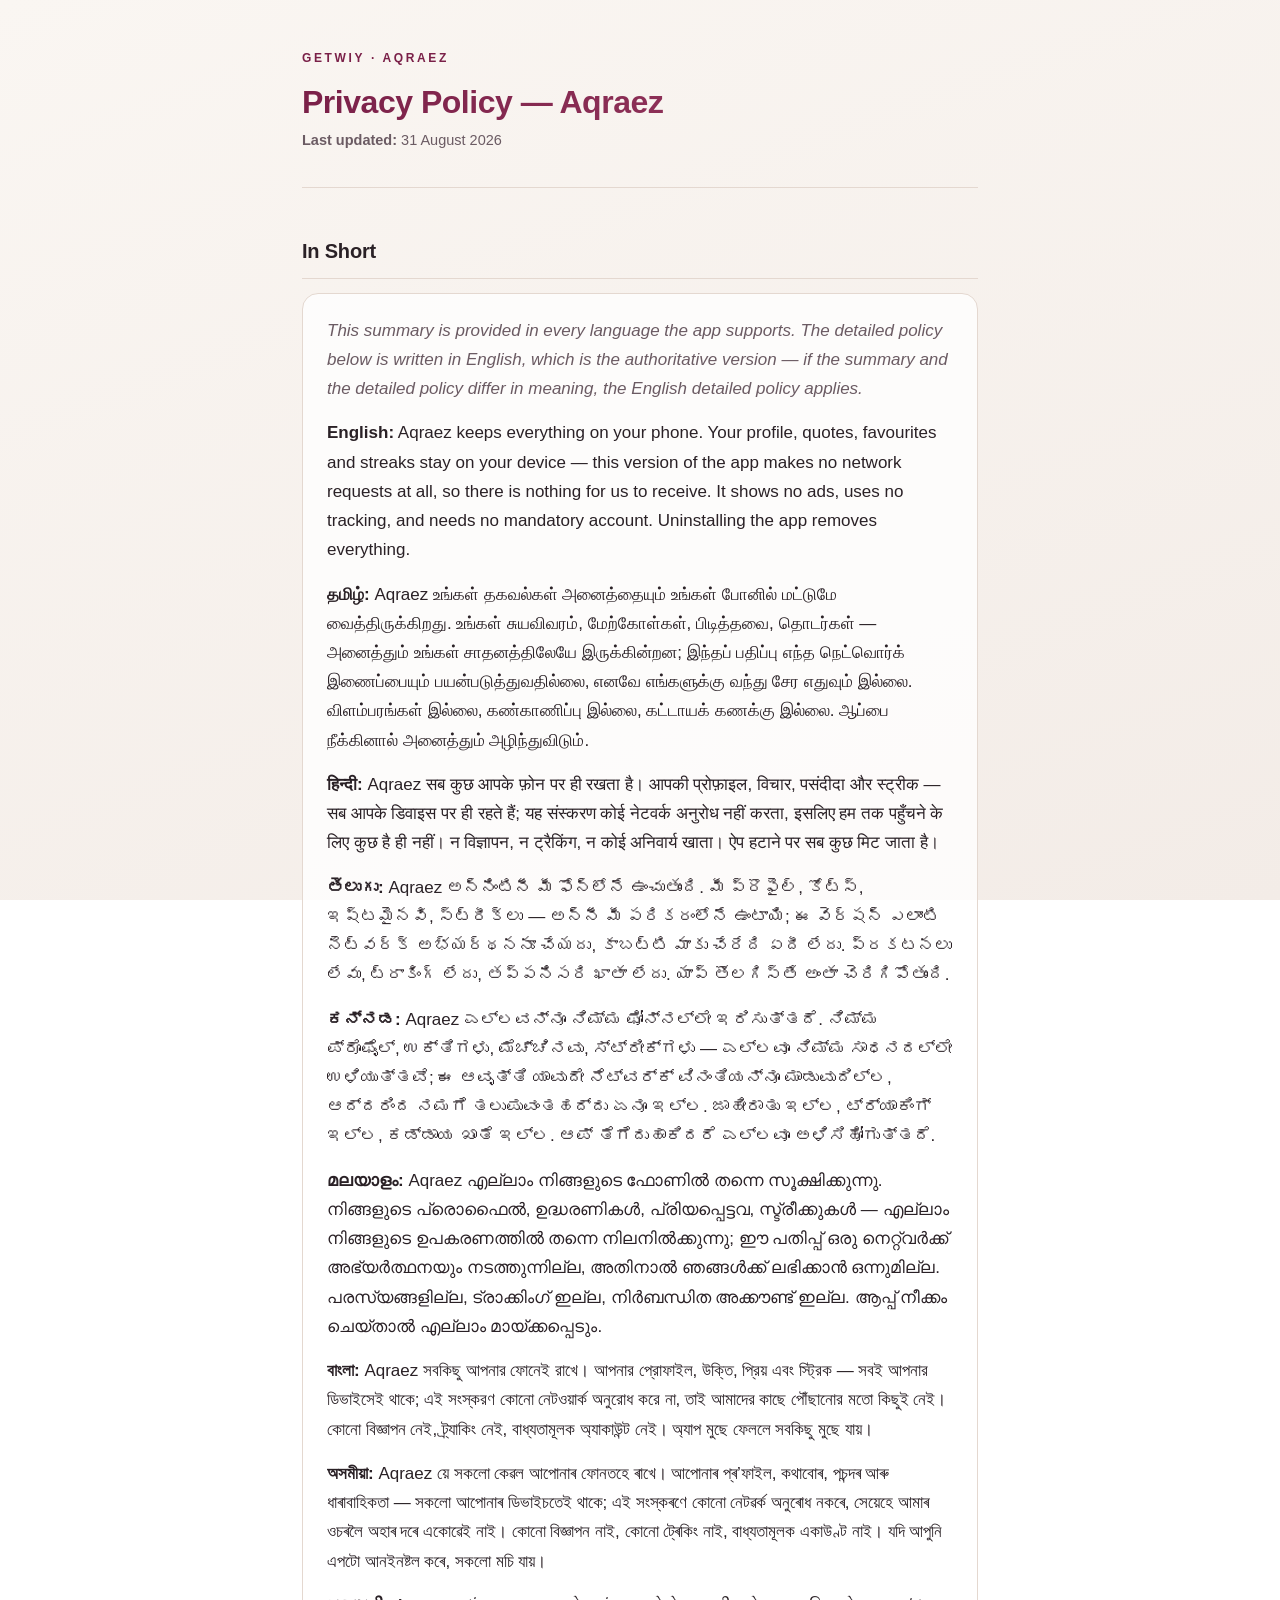
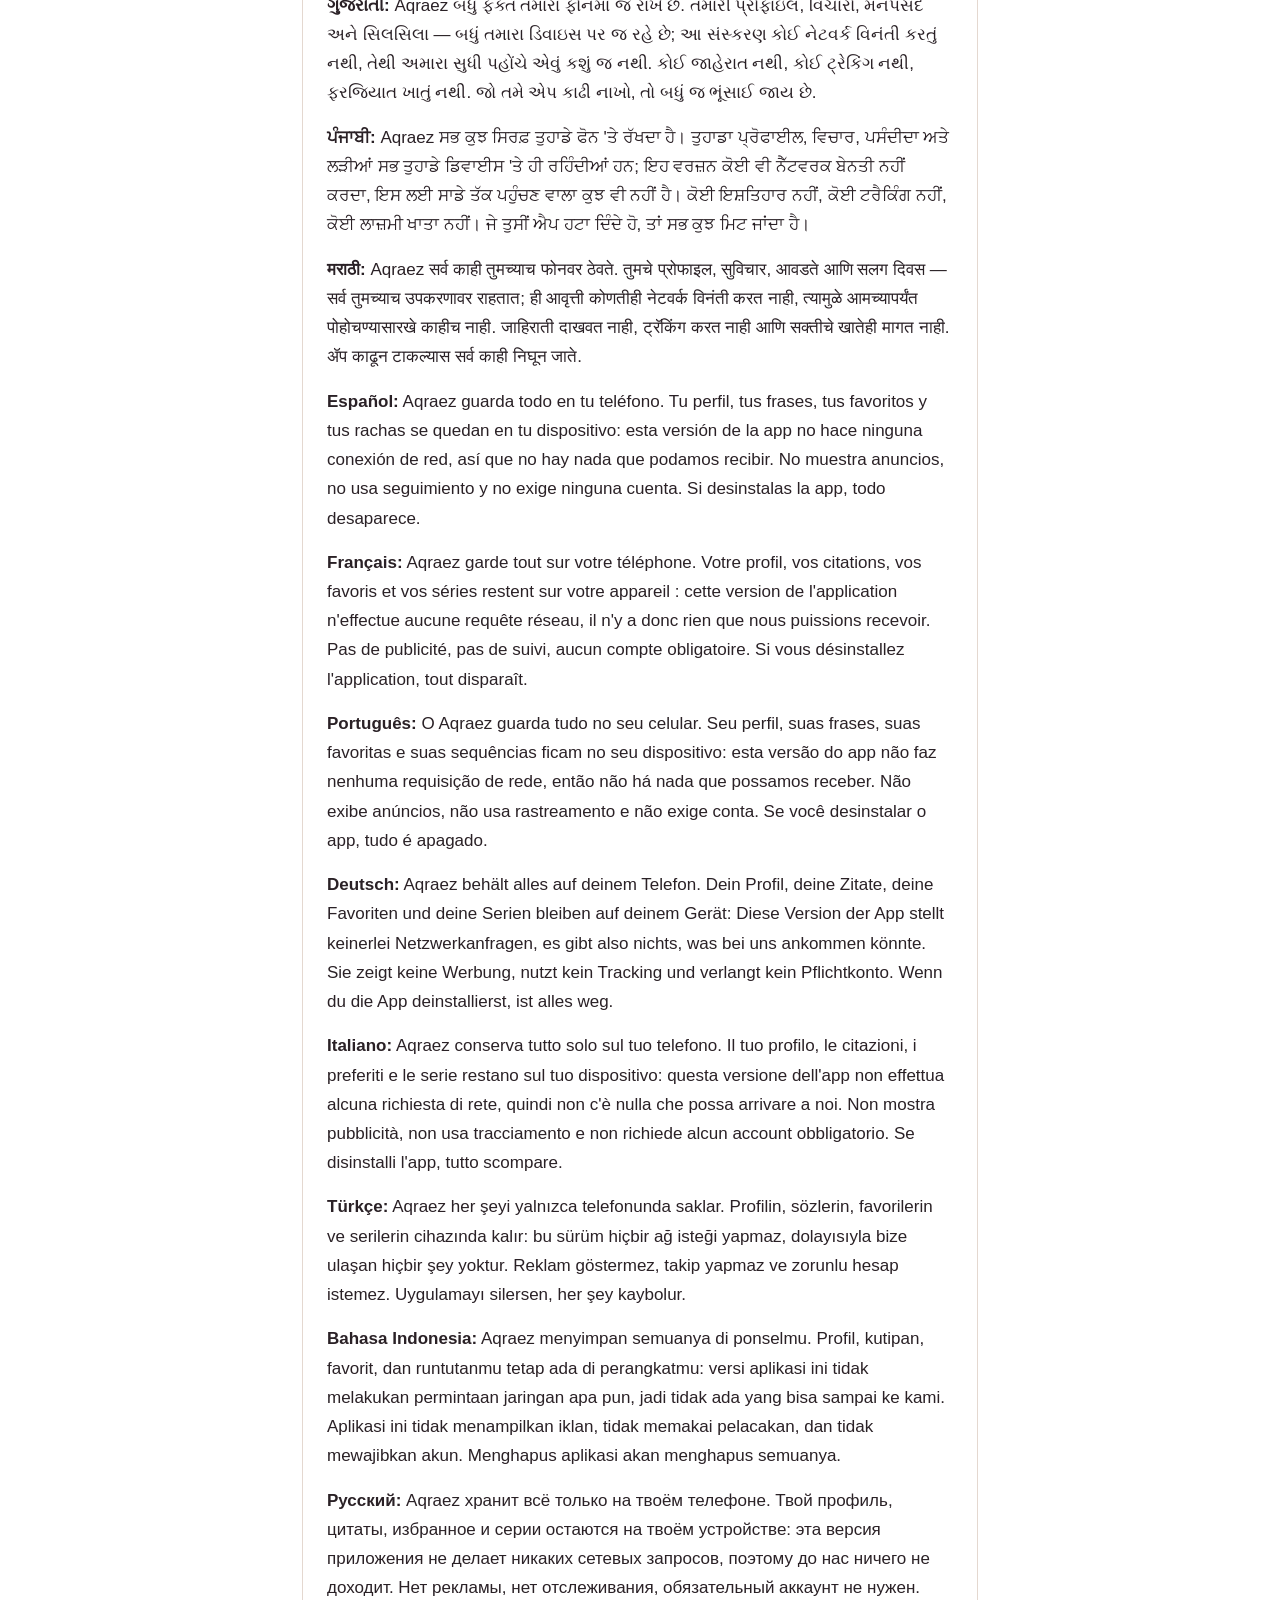
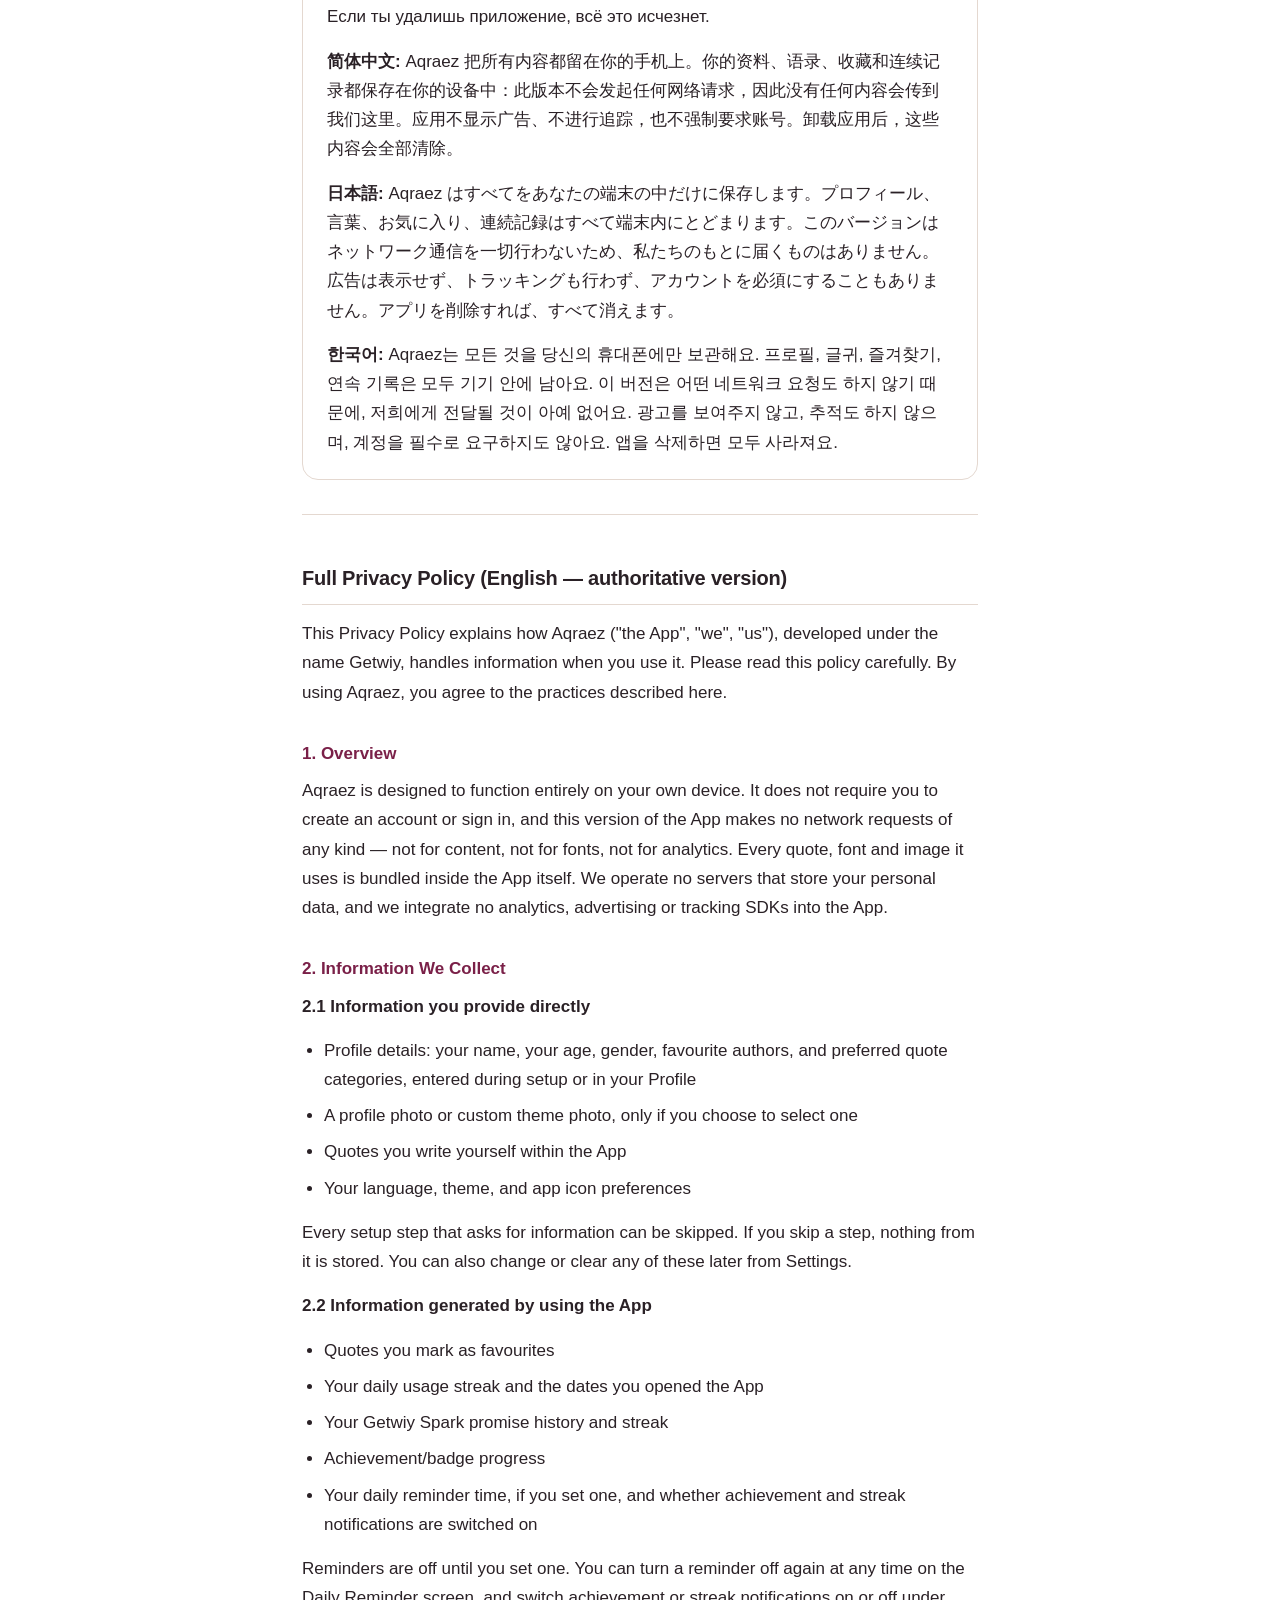
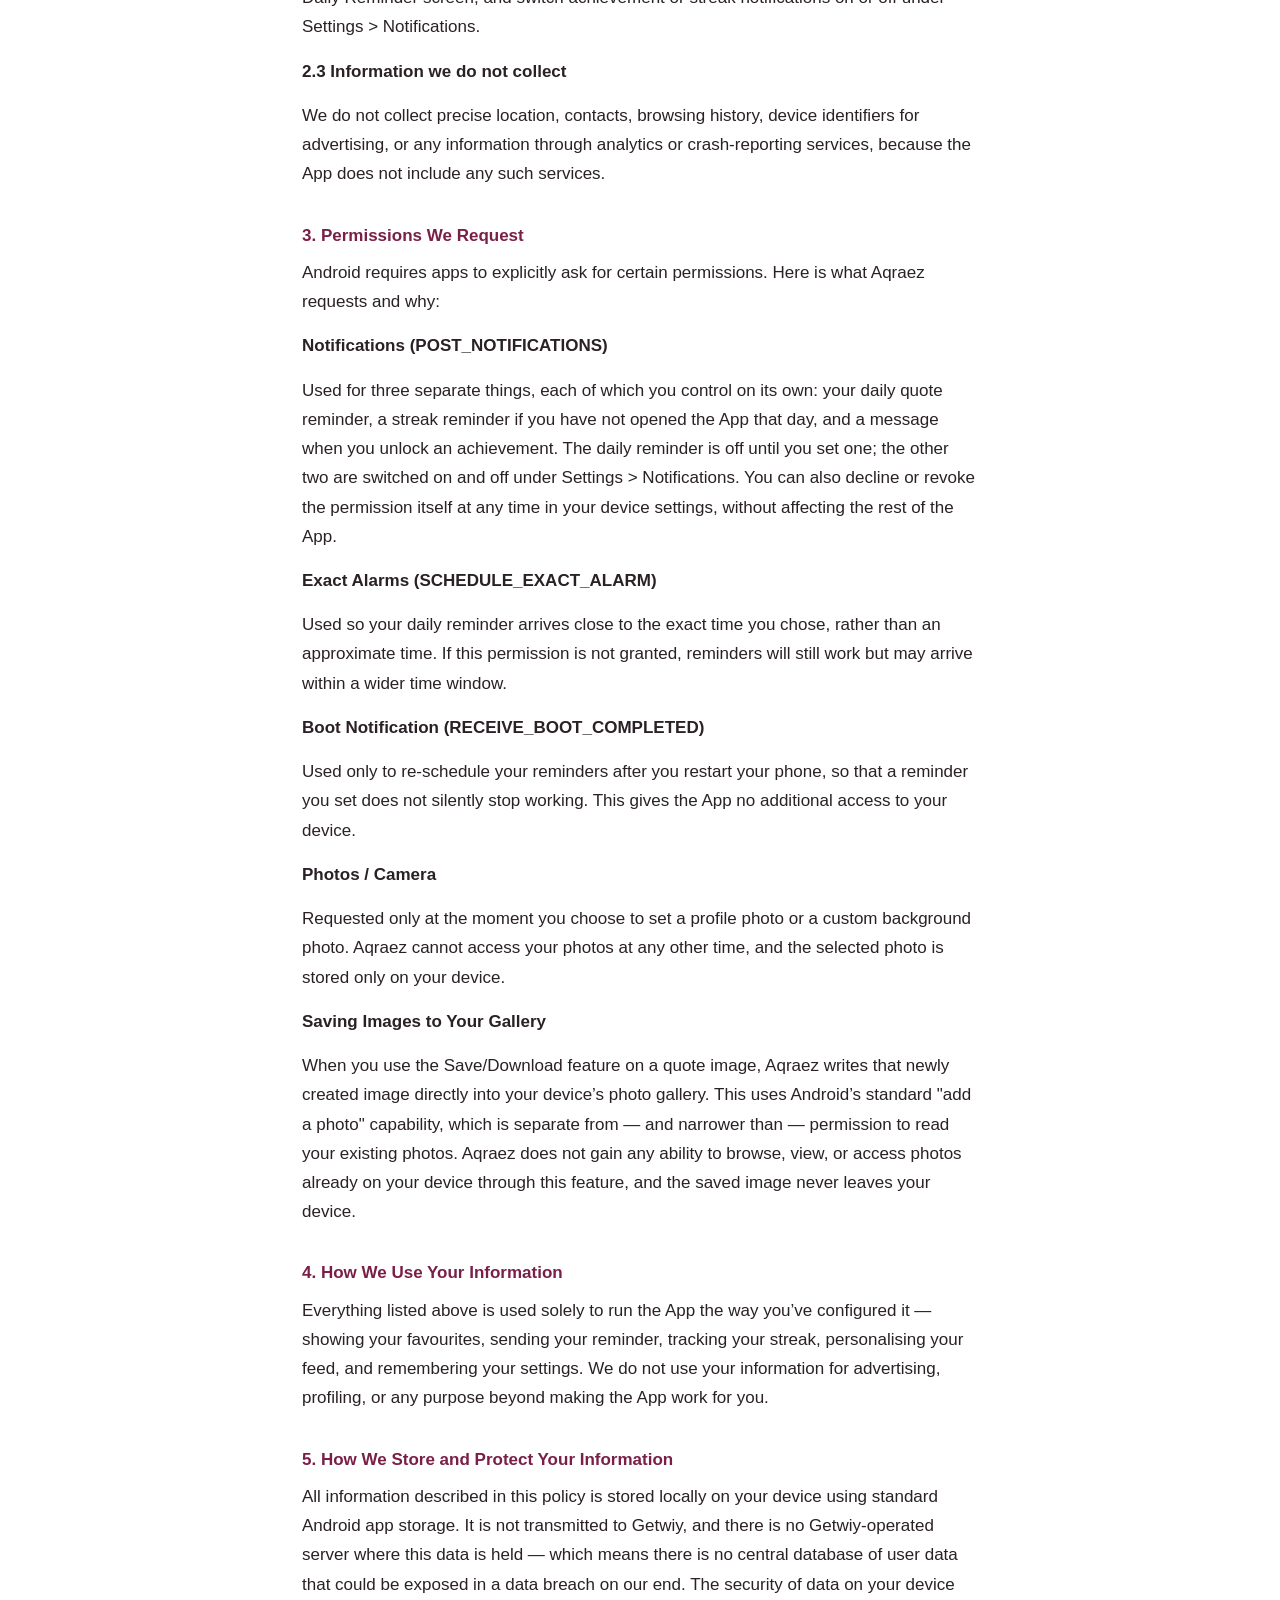
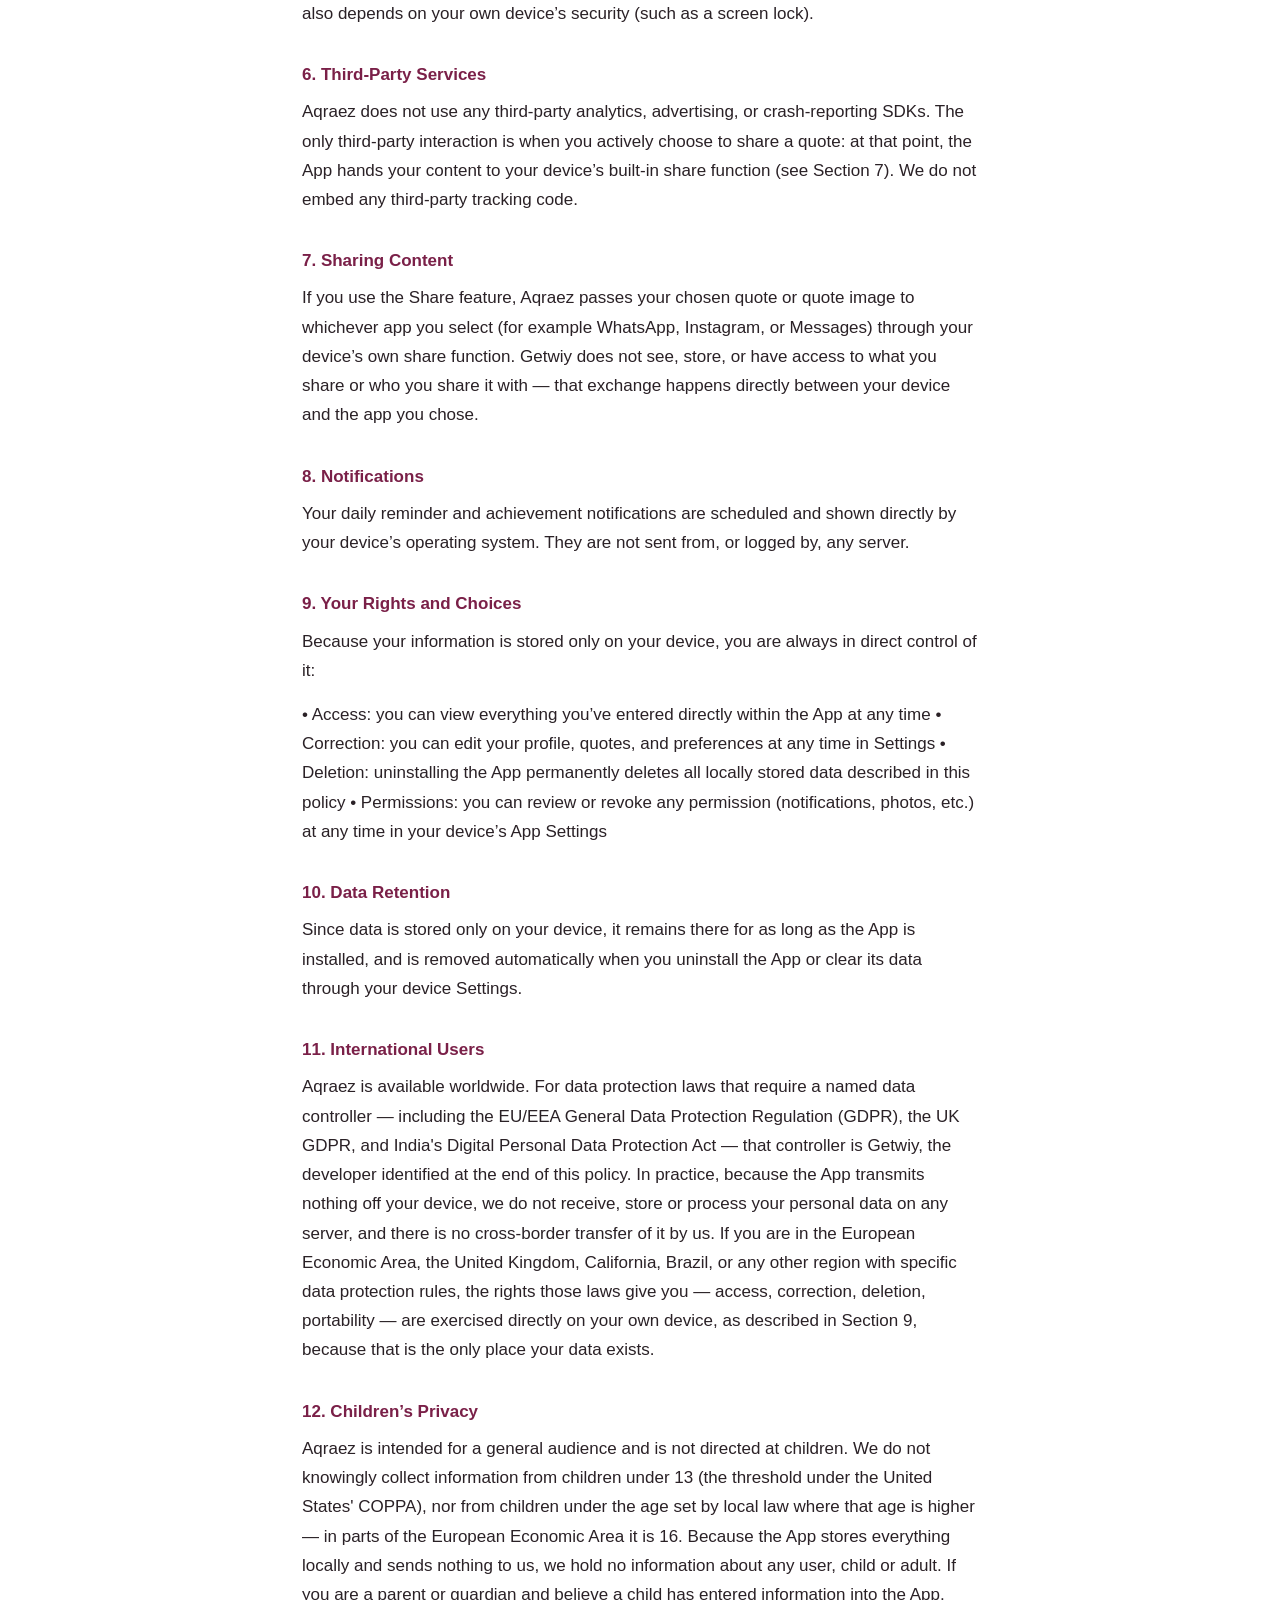
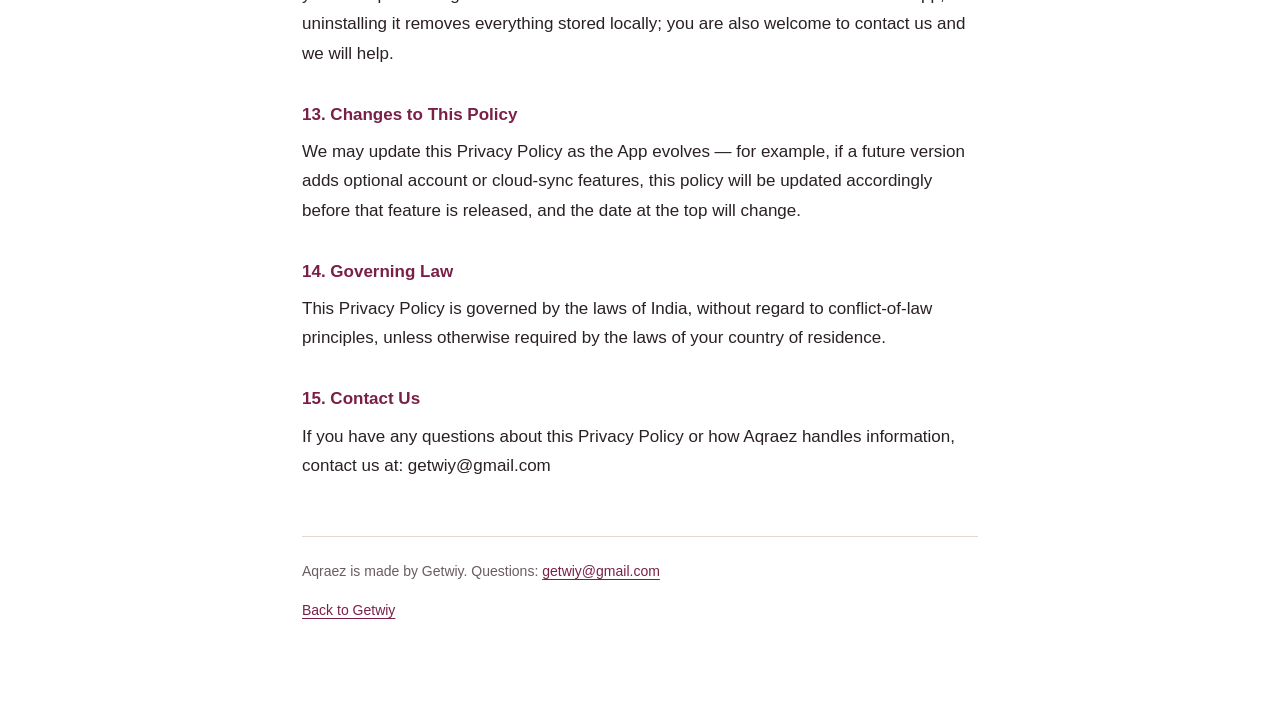
==== aqraez/privacy-policy/index.html @ 8ceb1a07 "Add files via upload" ====
<!DOCTYPE html>
<html lang="en">
<head>
<meta charset="utf-8">
<meta name="viewport" content="width=device-width, initial-scale=1">
<title>Privacy Policy — Aqraez by Getwiy</title>
<meta name="description" content="Privacy Policy for Aqraez, the multi-language daily quotes app by Getwiy.">
<meta name="color-scheme" content="light dark">
<style>
:root{
  --bg1:#FAF6F2; --bg2:#F3ECE7; --ink:#2A2126; --muted:#6B5B63;
  --accent:#7A2048; --accent-tint:#9C3D63; --rule:#E4D8D0; --card:#FFFFFFCC;
}
@media (prefers-color-scheme:dark){
  :root{
    --bg1:#0D0D0F; --bg2:#1C1C1F; --ink:#F2EDEA; --muted:#A99AA2;
    --accent:#B33A5E; --accent-tint:#D97B99; --rule:#2E2A2D; --card:#17161A99;
  }
}
*{box-sizing:border-box}
html{-webkit-text-size-adjust:100%}
body{
  margin:0; padding:0;
  background:linear-gradient(160deg,var(--bg1) 0%,var(--bg2) 100%);
  background-attachment:fixed; min-height:100vh; color:var(--ink);
  font-family:-apple-system,BlinkMacSystemFont,"Segoe UI",Roboto,"Helvetica Neue",Arial,"Noto Sans",sans-serif;
  font-size:17px; line-height:1.72;
}
.wrap{max-width:720px; margin:0 auto; padding:48px 22px 84px}
.brand{
  display:block; font-size:12px; letter-spacing:.22em; text-transform:uppercase;
  color:var(--accent); font-weight:600; margin-bottom:14px; text-decoration:none;
}
h1{
  font-size:32px; line-height:1.24; margin:0 0 6px; font-weight:700;
  letter-spacing:-.015em;
  background:linear-gradient(100deg,var(--accent),var(--accent-tint));
  -webkit-background-clip:text; background-clip:text; color:transparent;
}
h2{
  font-size:20px; margin:46px 0 14px; font-weight:650; letter-spacing:-.01em;
  padding-bottom:9px; border-bottom:1px solid var(--rule);
}
h3{font-size:17px; margin:32px 0 8px; font-weight:650; color:var(--accent)}
p{margin:0 0 15px}
ul{margin:0 0 15px; padding-left:22px}
li{margin:0 0 7px}
strong{font-weight:650}
em{color:var(--muted)}
hr{border:0; border-top:1px solid var(--rule); margin:34px 0}
a{color:var(--accent); text-underline-offset:3px}
.updated{color:var(--muted); font-size:14.5px; margin:0 0 30px}
.short{
  background:var(--card); border:1px solid var(--rule); border-radius:16px;
  padding:22px 24px; margin:0 0 12px;
}
.short p:last-child{margin-bottom:0}
.back{display:inline-block; margin-top:18px; font-size:15px}
footer{
  margin-top:56px; padding-top:22px; border-top:1px solid var(--rule);
  color:var(--muted); font-size:14px;
}
footer a{color:var(--accent)}
@media (max-width:520px){
  body{font-size:16.5px}
  .wrap{padding:34px 18px 64px}
  h1{font-size:27px}
}
</style>
</head>
<body>
<main class="wrap">
<a class="brand" href="../">Getwiy · Aqraez</a>
<h1>Privacy Policy — Aqraez</h1>
<p class="updated"><strong>Last updated:</strong> 31 August 2026</p>
<hr>
<h2>In Short</h2>
<div class="short">
<p><em>This summary is provided in every language the app supports. The detailed policy below is written in English, which is the authoritative version — if the summary and the detailed policy differ in meaning, the English detailed policy applies.</em></p>
<p><strong>English:</strong> Aqraez keeps everything on your phone. Your profile, quotes, favourites and streaks stay on your device — this version of the app makes no network requests at all, so there is nothing for us to receive. It shows no ads, uses no tracking, and needs no mandatory account. Uninstalling the app removes everything.</p>
<p><strong>தமிழ்:</strong> Aqraez உங்கள் தகவல்கள் அனைத்தையும் உங்கள் போனில் மட்டுமே வைத்திருக்கிறது. உங்கள் சுயவிவரம், மேற்கோள்கள், பிடித்தவை, தொடர்கள் — அனைத்தும் உங்கள் சாதனத்திலேயே இருக்கின்றன; இந்தப் பதிப்பு எந்த நெட்வொர்க் இணைப்பையும் பயன்படுத்துவதில்லை, எனவே எங்களுக்கு வந்து சேர எதுவும் இல்லை. விளம்பரங்கள் இல்லை, கண்காணிப்பு இல்லை, கட்டாயக் கணக்கு இல்லை. ஆப்பை நீக்கினால் அனைத்தும் அழிந்துவிடும்.</p>
<p><strong>हिन्दी:</strong> Aqraez सब कुछ आपके फ़ोन पर ही रखता है। आपकी प्रोफ़ाइल, विचार, पसंदीदा और स्ट्रीक — सब आपके डिवाइस पर ही रहते हैं; यह संस्करण कोई नेटवर्क अनुरोध नहीं करता, इसलिए हम तक पहुँचने के लिए कुछ है ही नहीं। न विज्ञापन, न ट्रैकिंग, न कोई अनिवार्य खाता। ऐप हटाने पर सब कुछ मिट जाता है।</p>
<p><strong>తెలుగు:</strong> Aqraez అన్నింటినీ మీ ఫోన్‌లోనే ఉంచుతుంది. మీ ప్రొఫైల్, కోట్స్, ఇష్టమైనవి, స్ట్రీక్‌లు — అన్నీ మీ పరికరంలోనే ఉంటాయి; ఈ వెర్షన్ ఎలాంటి నెట్‌వర్క్ అభ్యర్థననూ చేయదు, కాబట్టి మాకు చేరేది ఏదీ లేదు. ప్రకటనలు లేవు, ట్రాకింగ్ లేదు, తప్పనిసరి ఖాతా లేదు. యాప్ తొలగిస్తే అంతా చెరిగిపోతుంది.</p>
<p><strong>ಕನ್ನಡ:</strong> Aqraez ಎಲ್ಲವನ್ನೂ ನಿಮ್ಮ ಫೋನ್‌ನಲ್ಲೇ ಇರಿಸುತ್ತದೆ. ನಿಮ್ಮ ಪ್ರೊಫೈಲ್, ಉಕ್ತಿಗಳು, ಮೆಚ್ಚಿನವು, ಸ್ಟ್ರೀಕ್‌ಗಳು — ಎಲ್ಲವೂ ನಿಮ್ಮ ಸಾಧನದಲ್ಲೇ ಉಳಿಯುತ್ತವೆ; ಈ ಆವೃತ್ತಿ ಯಾವುದೇ ನೆಟ್‌ವರ್ಕ್ ವಿನಂತಿಯನ್ನೂ ಮಾಡುವುದಿಲ್ಲ, ಆದ್ದರಿಂದ ನಮಗೆ ತಲುಪುವಂತಹದ್ದು ಏನೂ ಇಲ್ಲ. ಜಾಹೀರಾತು ಇಲ್ಲ, ಟ್ರ್ಯಾಕಿಂಗ್ ಇಲ್ಲ, ಕಡ್ಡಾಯ ಖಾತೆ ಇಲ್ಲ. ಆಪ್ ತೆಗೆದುಹಾಕಿದರೆ ಎಲ್ಲವೂ ಅಳಿಸಿಹೋಗುತ್ತದೆ.</p>
<p><strong>മലയാളം:</strong> Aqraez എല്ലാം നിങ്ങളുടെ ഫോണിൽ തന്നെ സൂക്ഷിക്കുന്നു. നിങ്ങളുടെ പ്രൊഫൈൽ, ഉദ്ധരണികൾ, പ്രിയപ്പെട്ടവ, സ്ട്രീക്കുകൾ — എല്ലാം നിങ്ങളുടെ ഉപകരണത്തിൽ തന്നെ നിലനിൽക്കുന്നു; ഈ പതിപ്പ് ഒരു നെറ്റ്‌വർക്ക് അഭ്യർത്ഥനയും നടത്തുന്നില്ല, അതിനാൽ ഞങ്ങൾക്ക് ലഭിക്കാൻ ഒന്നുമില്ല. പരസ്യങ്ങളില്ല, ട്രാക്കിംഗ് ഇല്ല, നിർബന്ധിത അക്കൗണ്ട് ഇല്ല. ആപ്പ് നീക്കം ചെയ്താൽ എല്ലാം മായ്ക്കപ്പെടും.</p>
<p><strong>বাংলা:</strong> Aqraez সবকিছু আপনার ফোনেই রাখে। আপনার প্রোফাইল, উক্তি, প্রিয় এবং স্ট্রিক — সবই আপনার ডিভাইসেই থাকে; এই সংস্করণ কোনো নেটওয়ার্ক অনুরোধ করে না, তাই আমাদের কাছে পৌঁছানোর মতো কিছুই নেই। কোনো বিজ্ঞাপন নেই, ট্র্যাকিং নেই, বাধ্যতামূলক অ্যাকাউন্ট নেই। অ্যাপ মুছে ফেললে সবকিছু মুছে যায়।</p>
<p><strong>অসমীয়া:</strong> Aqraez য়ে সকলো কেৱল আপোনাৰ ফোনতহে ৰাখে। আপোনাৰ প্ৰ’ফাইল, কথাবোৰ, পচন্দৰ আৰু ধাৰাবাহিকতা — সকলো আপোনাৰ ডিভাইচতেই থাকে; এই সংস্কৰণে কোনো নেটৱৰ্ক অনুৰোধ নকৰে, সেয়েহে আমাৰ ওচৰলৈ অহাৰ দৰে একোৱেই নাই। কোনো বিজ্ঞাপন নাই, কোনো ট্ৰেকিং নাই, বাধ্যতামূলক একাউণ্ট নাই। যদি আপুনি এপটো আনইনষ্টল কৰে, সকলো মচি যায়।</p>
<p><strong>ગુજરાતી:</strong> Aqraez બધું ફક્ત તમારા ફોનમાં જ રાખે છે. તમારી પ્રોફાઇલ, વિચારો, મનપસંદ અને સિલસિલા — બધું તમારા ડિવાઇસ પર જ રહે છે; આ સંસ્કરણ કોઈ નેટવર્ક વિનંતી કરતું નથી, તેથી અમારા સુધી પહોંચે એવું કશું જ નથી. કોઈ જાહેરાત નથી, કોઈ ટ્રેકિંગ નથી, ફરજિયાત ખાતું નથી. જો તમે એપ કાઢી નાખો, તો બધું જ ભૂંસાઈ જાય છે.</p>
<p><strong>ਪੰਜਾਬੀ:</strong> Aqraez ਸਭ ਕੁਝ ਸਿਰਫ਼ ਤੁਹਾਡੇ ਫੋਨ 'ਤੇ ਰੱਖਦਾ ਹੈ। ਤੁਹਾਡਾ ਪ੍ਰੋਫਾਈਲ, ਵਿਚਾਰ, ਪਸੰਦੀਦਾ ਅਤੇ ਲੜੀਆਂ ਸਭ ਤੁਹਾਡੇ ਡਿਵਾਈਸ 'ਤੇ ਹੀ ਰਹਿੰਦੀਆਂ ਹਨ; ਇਹ ਵਰਜ਼ਨ ਕੋਈ ਵੀ ਨੈੱਟਵਰਕ ਬੇਨਤੀ ਨਹੀਂ ਕਰਦਾ, ਇਸ ਲਈ ਸਾਡੇ ਤੱਕ ਪਹੁੰਚਣ ਵਾਲਾ ਕੁਝ ਵੀ ਨਹੀਂ ਹੈ। ਕੋਈ ਇਸ਼ਤਿਹਾਰ ਨਹੀਂ, ਕੋਈ ਟਰੈਕਿੰਗ ਨਹੀਂ, ਕੋਈ ਲਾਜ਼ਮੀ ਖਾਤਾ ਨਹੀਂ। ਜੇ ਤੁਸੀਂ ਐਪ ਹਟਾ ਦਿੰਦੇ ਹੋ, ਤਾਂ ਸਭ ਕੁਝ ਮਿਟ ਜਾਂਦਾ ਹੈ।</p>
<p><strong>मराठी:</strong> Aqraez सर्व काही तुमच्याच फोनवर ठेवते. तुमचे प्रोफाइल, सुविचार, आवडते आणि सलग दिवस — सर्व तुमच्याच उपकरणावर राहतात; ही आवृत्ती कोणतीही नेटवर्क विनंती करत नाही, त्यामुळे आमच्यापर्यंत पोहोचण्यासारखे काहीच नाही. जाहिराती दाखवत नाही, ट्रॅकिंग करत नाही आणि सक्तीचे खातेही मागत नाही. ॲप काढून टाकल्यास सर्व काही निघून जाते.</p>
<p><strong>Español:</strong> Aqraez guarda todo en tu teléfono. Tu perfil, tus frases, tus favoritos y tus rachas se quedan en tu dispositivo: esta versión de la app no hace ninguna conexión de red, así que no hay nada que podamos recibir. No muestra anuncios, no usa seguimiento y no exige ninguna cuenta. Si desinstalas la app, todo desaparece.</p>
<p><strong>Français:</strong> Aqraez garde tout sur votre téléphone. Votre profil, vos citations, vos favoris et vos séries restent sur votre appareil : cette version de l'application n'effectue aucune requête réseau, il n'y a donc rien que nous puissions recevoir. Pas de publicité, pas de suivi, aucun compte obligatoire. Si vous désinstallez l'application, tout disparaît.</p>
<p><strong>Português:</strong> O Aqraez guarda tudo no seu celular. Seu perfil, suas frases, suas favoritas e suas sequências ficam no seu dispositivo: esta versão do app não faz nenhuma requisição de rede, então não há nada que possamos receber. Não exibe anúncios, não usa rastreamento e não exige conta. Se você desinstalar o app, tudo é apagado.</p>
<p><strong>Deutsch:</strong> Aqraez behält alles auf deinem Telefon. Dein Profil, deine Zitate, deine Favoriten und deine Serien bleiben auf deinem Gerät: Diese Version der App stellt keinerlei Netzwerkanfragen, es gibt also nichts, was bei uns ankommen könnte. Sie zeigt keine Werbung, nutzt kein Tracking und verlangt kein Pflichtkonto. Wenn du die App deinstallierst, ist alles weg.</p>
<p><strong>Italiano:</strong> Aqraez conserva tutto solo sul tuo telefono. Il tuo profilo, le citazioni, i preferiti e le serie restano sul tuo dispositivo: questa versione dell'app non effettua alcuna richiesta di rete, quindi non c'è nulla che possa arrivare a noi. Non mostra pubblicità, non usa tracciamento e non richiede alcun account obbligatorio. Se disinstalli l'app, tutto scompare.</p>
<p><strong>Türkçe:</strong> Aqraez her şeyi yalnızca telefonunda saklar. Profilin, sözlerin, favorilerin ve serilerin cihazında kalır: bu sürüm hiçbir ağ isteği yapmaz, dolayısıyla bize ulaşan hiçbir şey yoktur. Reklam göstermez, takip yapmaz ve zorunlu hesap istemez. Uygulamayı silersen, her şey kaybolur.</p>
<p><strong>Bahasa Indonesia:</strong> Aqraez menyimpan semuanya di ponselmu. Profil, kutipan, favorit, dan runtutanmu tetap ada di perangkatmu: versi aplikasi ini tidak melakukan permintaan jaringan apa pun, jadi tidak ada yang bisa sampai ke kami. Aplikasi ini tidak menampilkan iklan, tidak memakai pelacakan, dan tidak mewajibkan akun. Menghapus aplikasi akan menghapus semuanya.</p>
<p><strong>Русский:</strong> Aqraez хранит всё только на твоём телефоне. Твой профиль, цитаты, избранное и серии остаются на твоём устройстве: эта версия приложения не делает никаких сетевых запросов, поэтому до нас ничего не доходит. Нет рекламы, нет отслеживания, обязательный аккаунт не нужен. Если ты удалишь приложение, всё это исчезнет.</p>
<p><strong>简体中文:</strong> Aqraez 把所有内容都留在你的手机上。你的资料、语录、收藏和连续记录都保存在你的设备中：此版本不会发起任何网络请求，因此没有任何内容会传到我们这里。应用不显示广告、不进行追踪，也不强制要求账号。卸载应用后，这些内容会全部清除。</p>
<p><strong>日本語:</strong> Aqraez はすべてをあなたの端末の中だけに保存します。プロフィール、言葉、お気に入り、連続記録はすべて端末内にとどまります。このバージョンはネットワーク通信を一切行わないため、私たちのもとに届くものはありません。広告は表示せず、トラッキングも行わず、アカウントを必須にすることもありません。アプリを削除すれば、すべて消えます。</p>
<p><strong>한국어:</strong> Aqraez는 모든 것을 당신의 휴대폰에만 보관해요. 프로필, 글귀, 즐겨찾기, 연속 기록은 모두 기기 안에 남아요. 이 버전은 어떤 네트워크 요청도 하지 않기 때문에, 저희에게 전달될 것이 아예 없어요. 광고를 보여주지 않고, 추적도 하지 않으며, 계정을 필수로 요구하지도 않아요. 앱을 삭제하면 모두 사라져요.</p>
</div>
<hr>
<h2>Full Privacy Policy (English — authoritative version)</h2>
<p>This Privacy Policy explains how Aqraez ("the App", "we", "us"), developed under the name Getwiy, handles information when you use it. Please read this policy carefully. By using Aqraez, you agree to the practices described here.</p>
<h3>1. Overview</h3>
<p>Aqraez is designed to function entirely on your own device. It does not require you to create an account or sign in, and this version of the App makes no network requests of any kind — not for content, not for fonts, not for analytics. Every quote, font and image it uses is bundled inside the App itself. We operate no servers that store your personal data, and we integrate no analytics, advertising or tracking SDKs into the App.</p>
<h3>2. Information We Collect</h3>
<p><strong>2.1 Information you provide directly</strong></p>
<ul><li>Profile details: your name, your age, gender, favourite authors, and preferred quote categories, entered during setup or in your Profile</li><li>A profile photo or custom theme photo, only if you choose to select one</li><li>Quotes you write yourself within the App</li><li>Your language, theme, and app icon preferences</li></ul>
<p>Every setup step that asks for information can be skipped. If you skip a step, nothing from it is stored. You can also change or clear any of these later from Settings.</p>
<p><strong>2.2 Information generated by using the App</strong></p>
<ul><li>Quotes you mark as favourites</li><li>Your daily usage streak and the dates you opened the App</li><li>Your Getwiy Spark promise history and streak</li><li>Achievement/badge progress</li><li>Your daily reminder time, if you set one, and whether achievement and streak notifications are switched on</li></ul>
<p>Reminders are off until you set one. You can turn a reminder off again at any time on the Daily Reminder screen, and switch achievement or streak notifications on or off under Settings &gt; Notifications.</p>
<p><strong>2.3 Information we do not collect</strong></p>
<p>We do not collect precise location, contacts, browsing history, device identifiers for advertising, or any information through analytics or crash-reporting services, because the App does not include any such services.</p>
<h3>3. Permissions We Request</h3>
<p>Android requires apps to explicitly ask for certain permissions. Here is what Aqraez requests and why:</p>
<p><strong>Notifications (POST_NOTIFICATIONS)</strong></p>
<p>Used for three separate things, each of which you control on its own: your daily quote reminder, a streak reminder if you have not opened the App that day, and a message when you unlock an achievement. The daily reminder is off until you set one; the other two are switched on and off under Settings &gt; Notifications. You can also decline or revoke the permission itself at any time in your device settings, without affecting the rest of the App.</p>
<p><strong>Exact Alarms (SCHEDULE_EXACT_ALARM)</strong></p>
<p>Used so your daily reminder arrives close to the exact time you chose, rather than an approximate time. If this permission is not granted, reminders will still work but may arrive within a wider time window.</p>
<p><strong>Boot Notification (RECEIVE_BOOT_COMPLETED)</strong></p>
<p>Used only to re-schedule your reminders after you restart your phone, so that a reminder you set does not silently stop working. This gives the App no additional access to your device.</p>
<p><strong>Photos / Camera</strong></p>
<p>Requested only at the moment you choose to set a profile photo or a custom background photo. Aqraez cannot access your photos at any other time, and the selected photo is stored only on your device.</p>
<p><strong>Saving Images to Your Gallery</strong></p>
<p>When you use the Save/Download feature on a quote image, Aqraez writes that newly created image directly into your device’s photo gallery. This uses Android’s standard "add a photo" capability, which is separate from — and narrower than — permission to read your existing photos. Aqraez does not gain any ability to browse, view, or access photos already on your device through this feature, and the saved image never leaves your device.</p>
<h3>4. How We Use Your Information</h3>
<p>Everything listed above is used solely to run the App the way you’ve configured it — showing your favourites, sending your reminder, tracking your streak, personalising your feed, and remembering your settings. We do not use your information for advertising, profiling, or any purpose beyond making the App work for you.</p>
<h3>5. How We Store and Protect Your Information</h3>
<p>All information described in this policy is stored locally on your device using standard Android app storage. It is not transmitted to Getwiy, and there is no Getwiy-operated server where this data is held — which means there is no central database of user data that could be exposed in a data breach on our end. The security of data on your device also depends on your own device’s security (such as a screen lock).</p>
<h3>6. Third-Party Services</h3>
<p>Aqraez does not use any third-party analytics, advertising, or crash-reporting SDKs. The only third-party interaction is when you actively choose to share a quote: at that point, the App hands your content to your device’s built-in share function (see Section 7). We do not embed any third-party tracking code.</p>
<h3>7. Sharing Content</h3>
<p>If you use the Share feature, Aqraez passes your chosen quote or quote image to whichever app you select (for example WhatsApp, Instagram, or Messages) through your device’s own share function. Getwiy does not see, store, or have access to what you share or who you share it with — that exchange happens directly between your device and the app you chose.</p>
<h3>8. Notifications</h3>
<p>Your daily reminder and achievement notifications are scheduled and shown directly by your device’s operating system. They are not sent from, or logged by, any server.</p>
<h3>9. Your Rights and Choices</h3>
<p>Because your information is stored only on your device, you are always in direct control of it:</p>
<p>• Access: you can view everything you’ve entered directly within the App at any time • Correction: you can edit your profile, quotes, and preferences at any time in Settings • Deletion: uninstalling the App permanently deletes all locally stored data described in this policy • Permissions: you can review or revoke any permission (notifications, photos, etc.) at any time in your device’s App Settings</p>
<h3>10. Data Retention</h3>
<p>Since data is stored only on your device, it remains there for as long as the App is installed, and is removed automatically when you uninstall the App or clear its data through your device Settings.</p>
<h3>11. International Users</h3>
<p>Aqraez is available worldwide. For data protection laws that require a named data controller — including the EU/EEA General Data Protection Regulation (GDPR), the UK GDPR, and India's Digital Personal Data Protection Act — that controller is Getwiy, the developer identified at the end of this policy. In practice, because the App transmits nothing off your device, we do not receive, store or process your personal data on any server, and there is no cross-border transfer of it by us. If you are in the European Economic Area, the United Kingdom, California, Brazil, or any other region with specific data protection rules, the rights those laws give you — access, correction, deletion, portability — are exercised directly on your own device, as described in Section 9, because that is the only place your data exists.</p>
<h3>12. Children’s Privacy</h3>
<p>Aqraez is intended for a general audience and is not directed at children. We do not knowingly collect information from children under 13 (the threshold under the United States' COPPA), nor from children under the age set by local law where that age is higher — in parts of the European Economic Area it is 16. Because the App stores everything locally and sends nothing to us, we hold no information about any user, child or adult. If you are a parent or guardian and believe a child has entered information into the App, uninstalling it removes everything stored locally; you are also welcome to contact us and we will help.</p>
<h3>13. Changes to This Policy</h3>
<p>We may update this Privacy Policy as the App evolves — for example, if a future version adds optional account or cloud-sync features, this policy will be updated accordingly before that feature is released, and the date at the top will change.</p>
<h3>14. Governing Law</h3>
<p>This Privacy Policy is governed by the laws of India, without regard to conflict-of-law principles, unless otherwise required by the laws of your country of residence.</p>
<h3>15. Contact Us</h3>
<p>If you have any questions about this Privacy Policy or how Aqraez handles information, contact us at: getwiy@gmail.com</p>
<footer>
<p>Aqraez is made by Getwiy. Questions: <a href="mailto:getwiy@gmail.com">getwiy@gmail.com</a></p>
<p><a href="../">Back to Getwiy</a></p>
</footer>
</main>
</body>
</html>
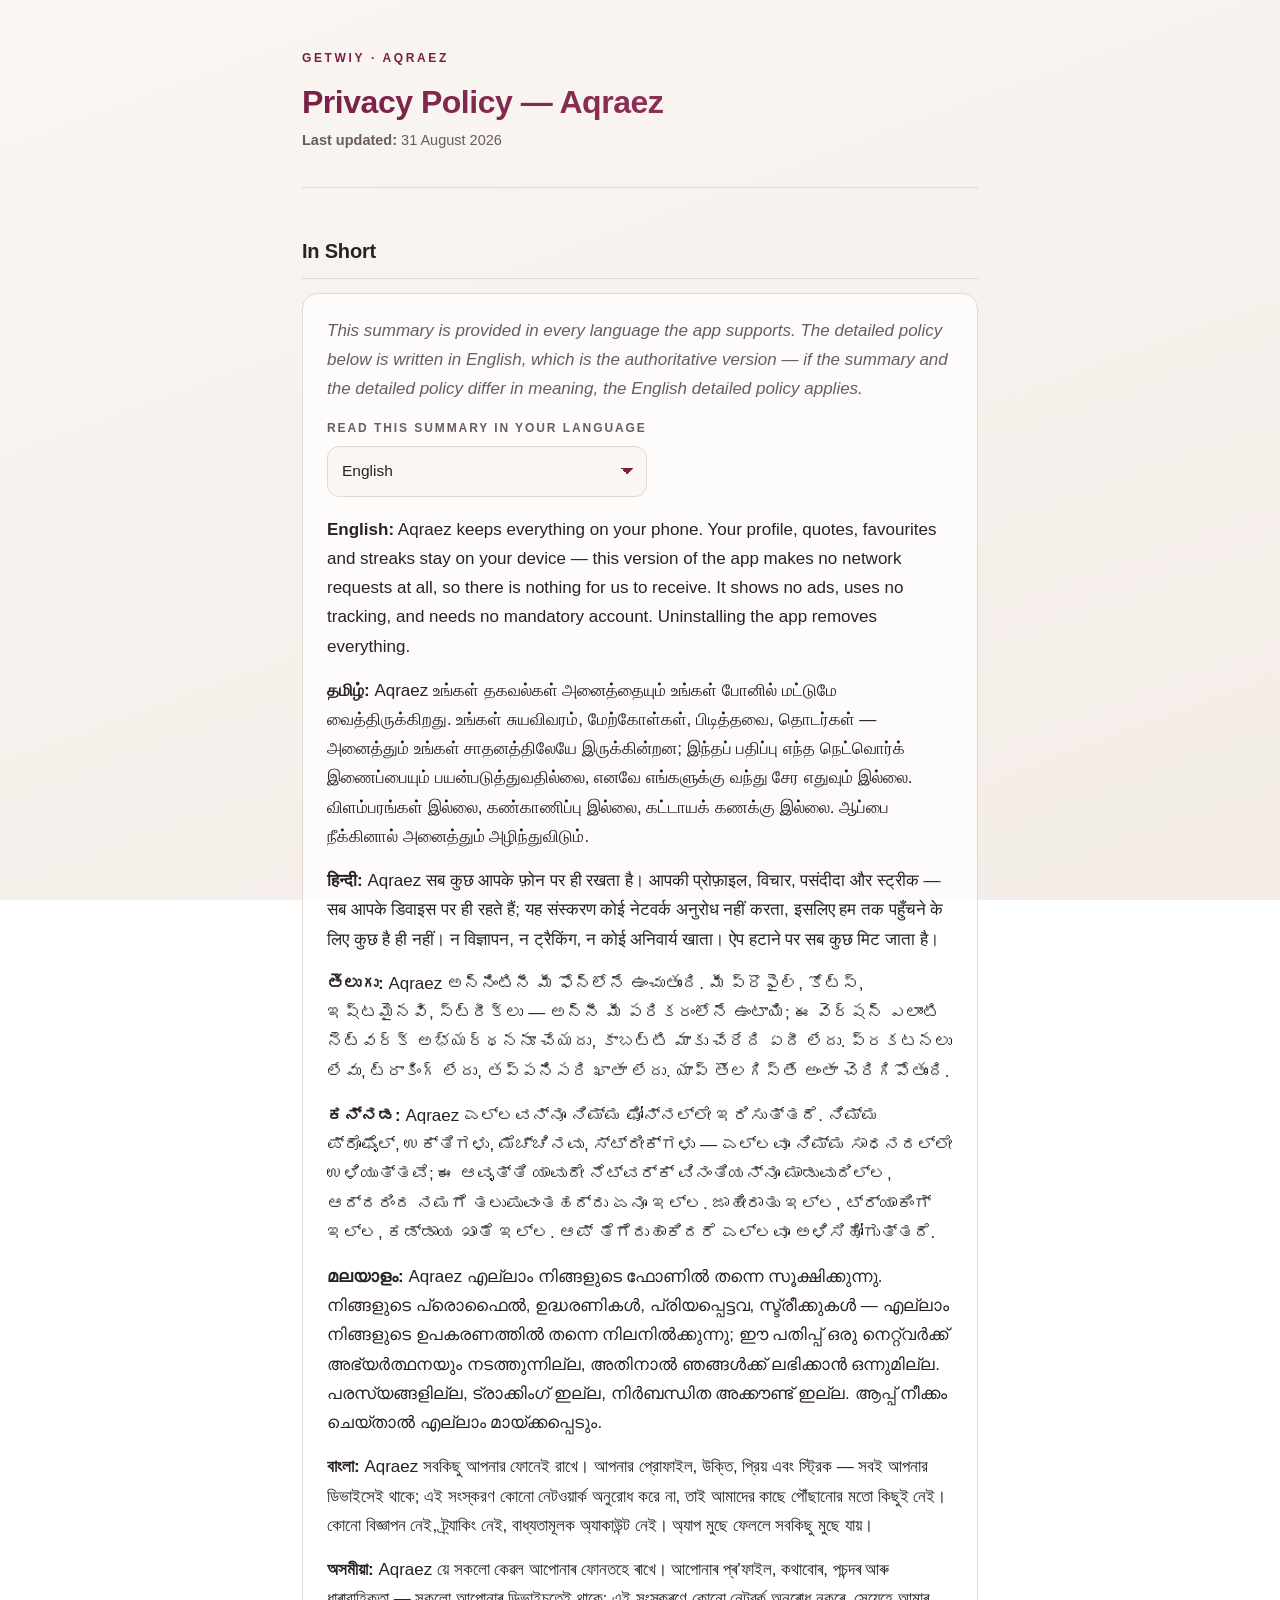
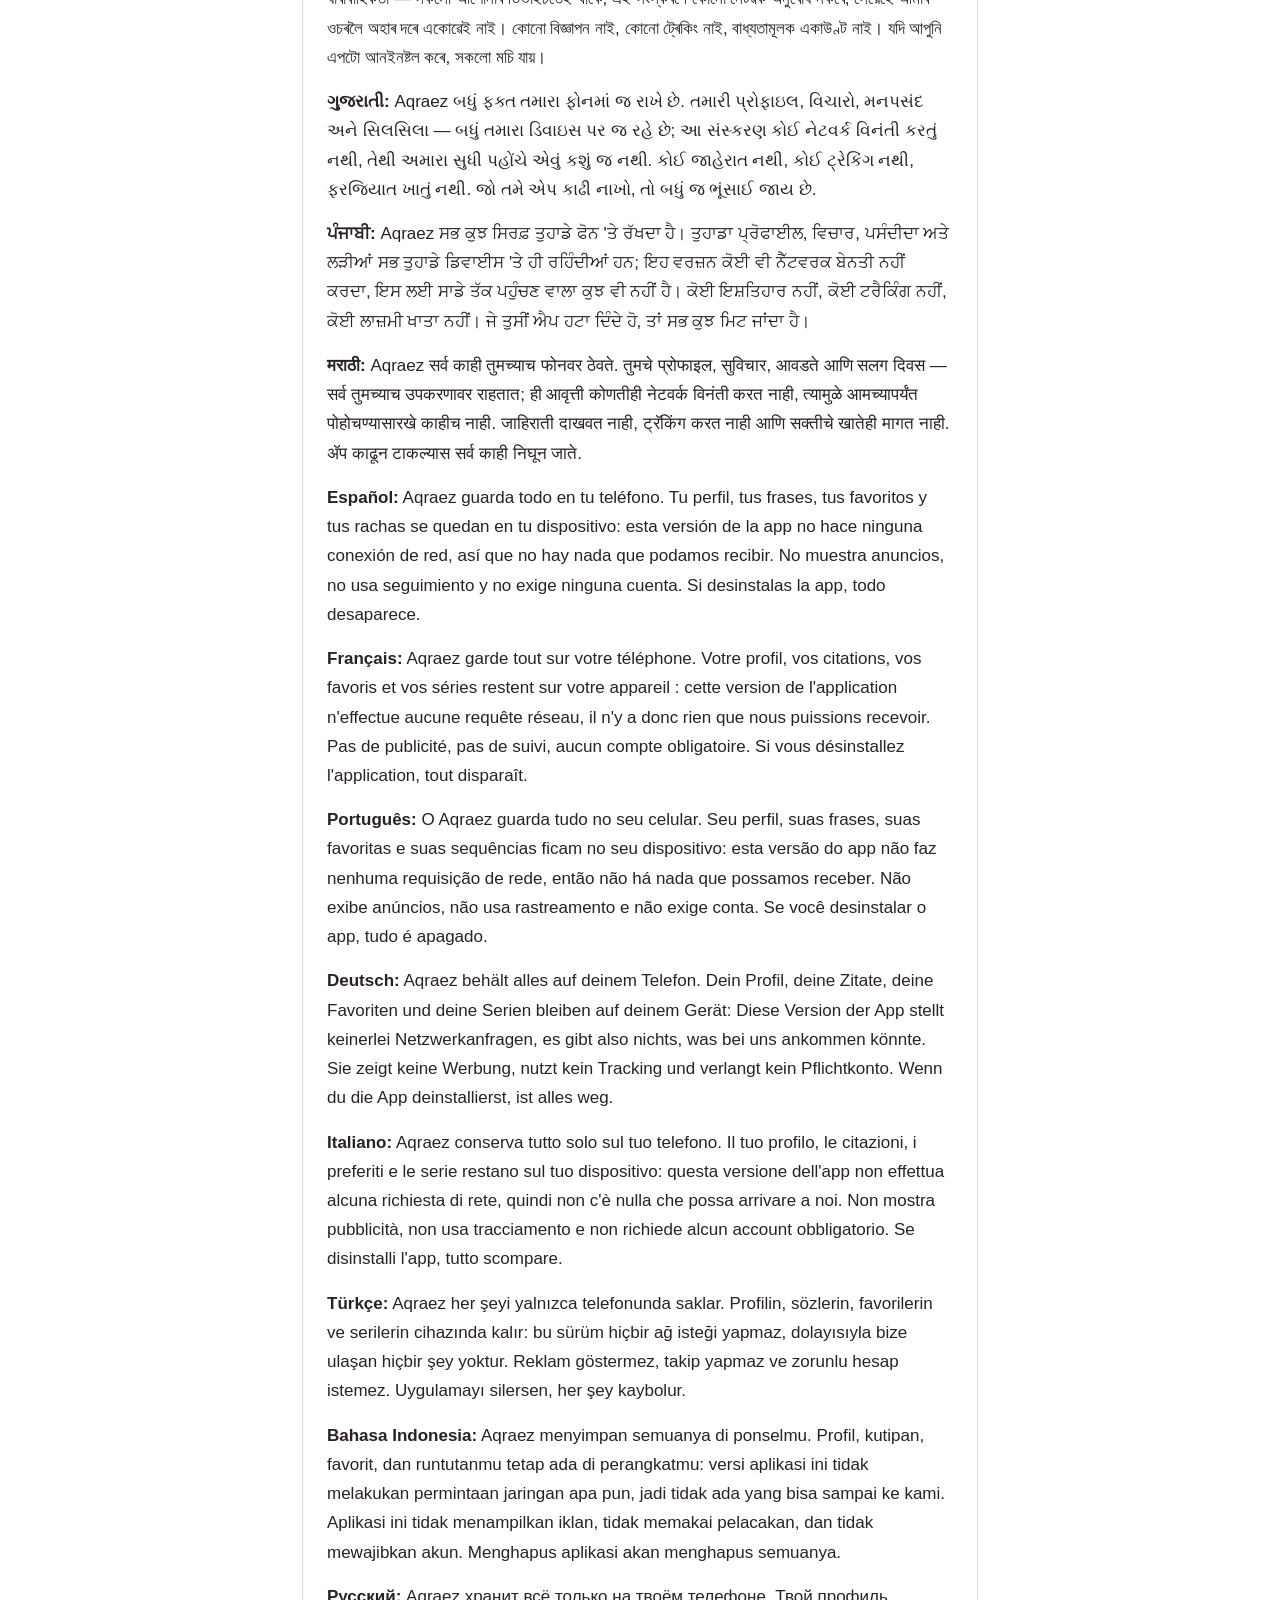
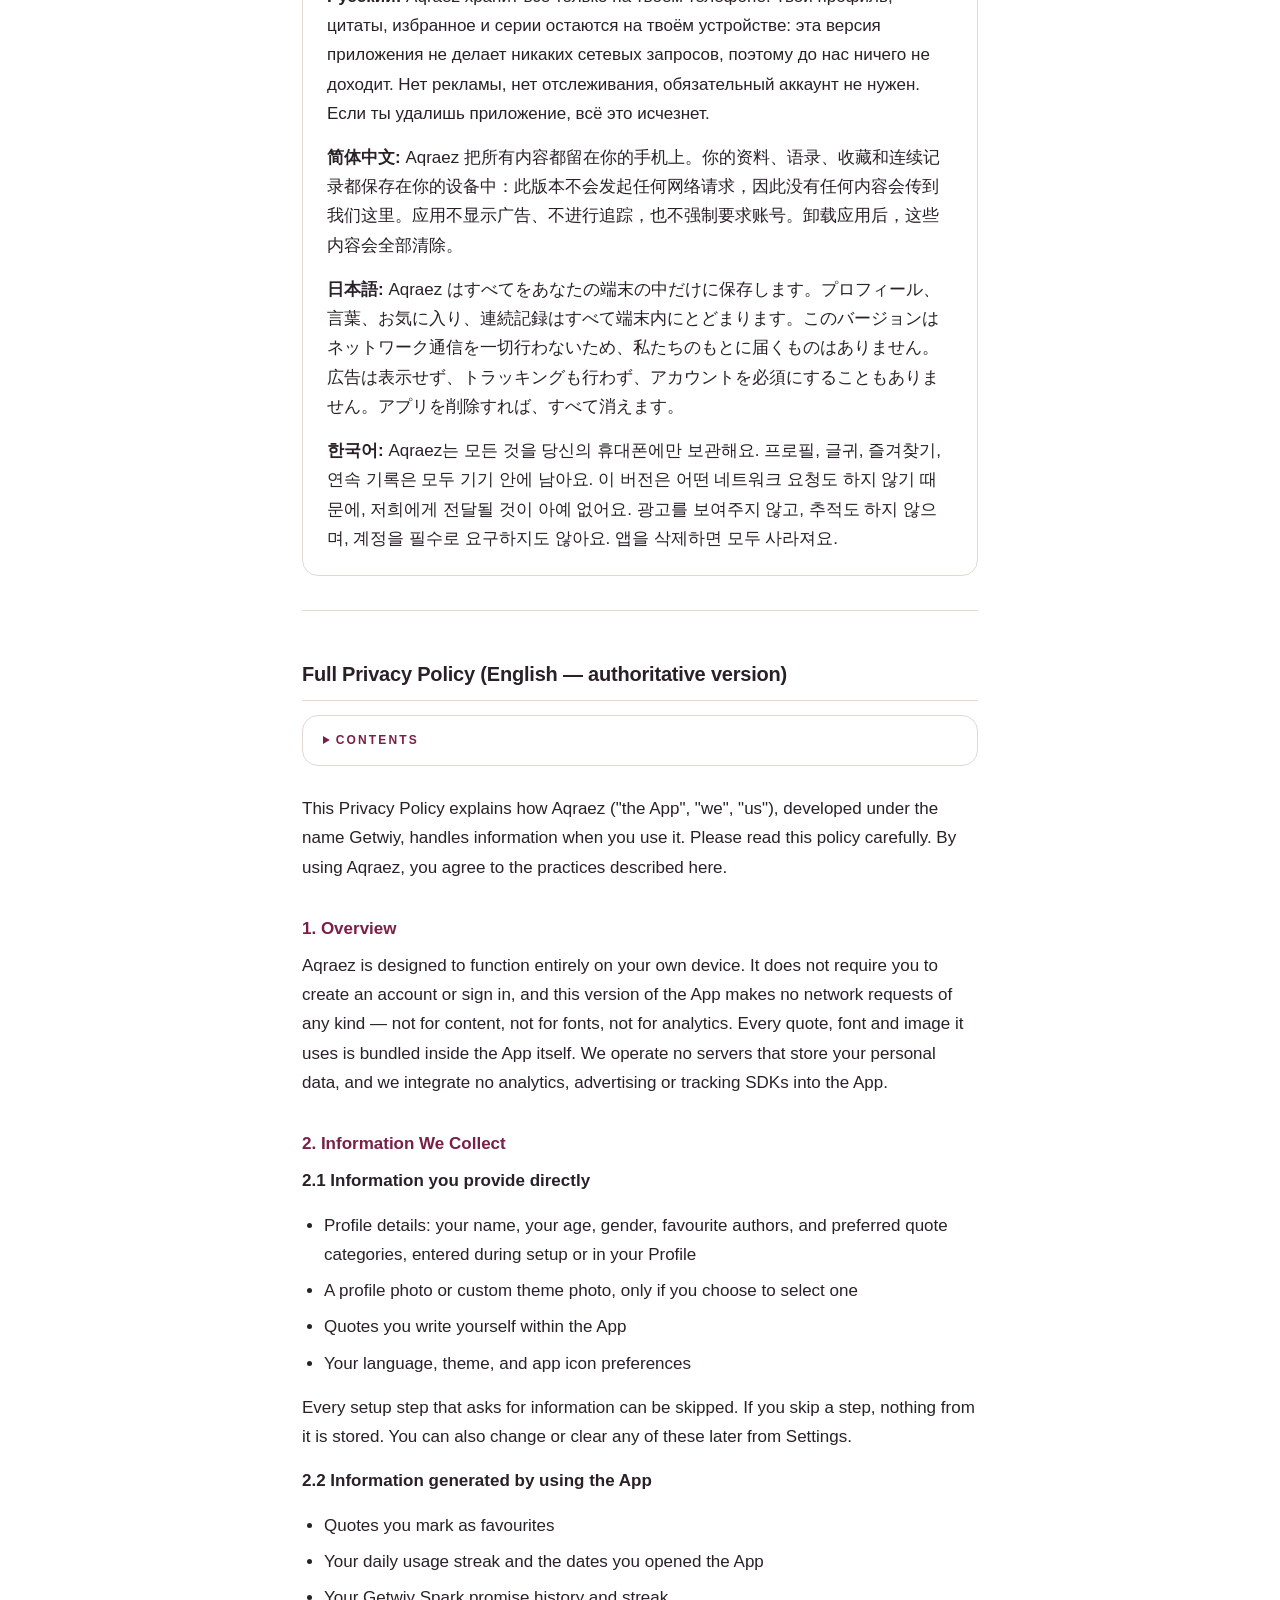
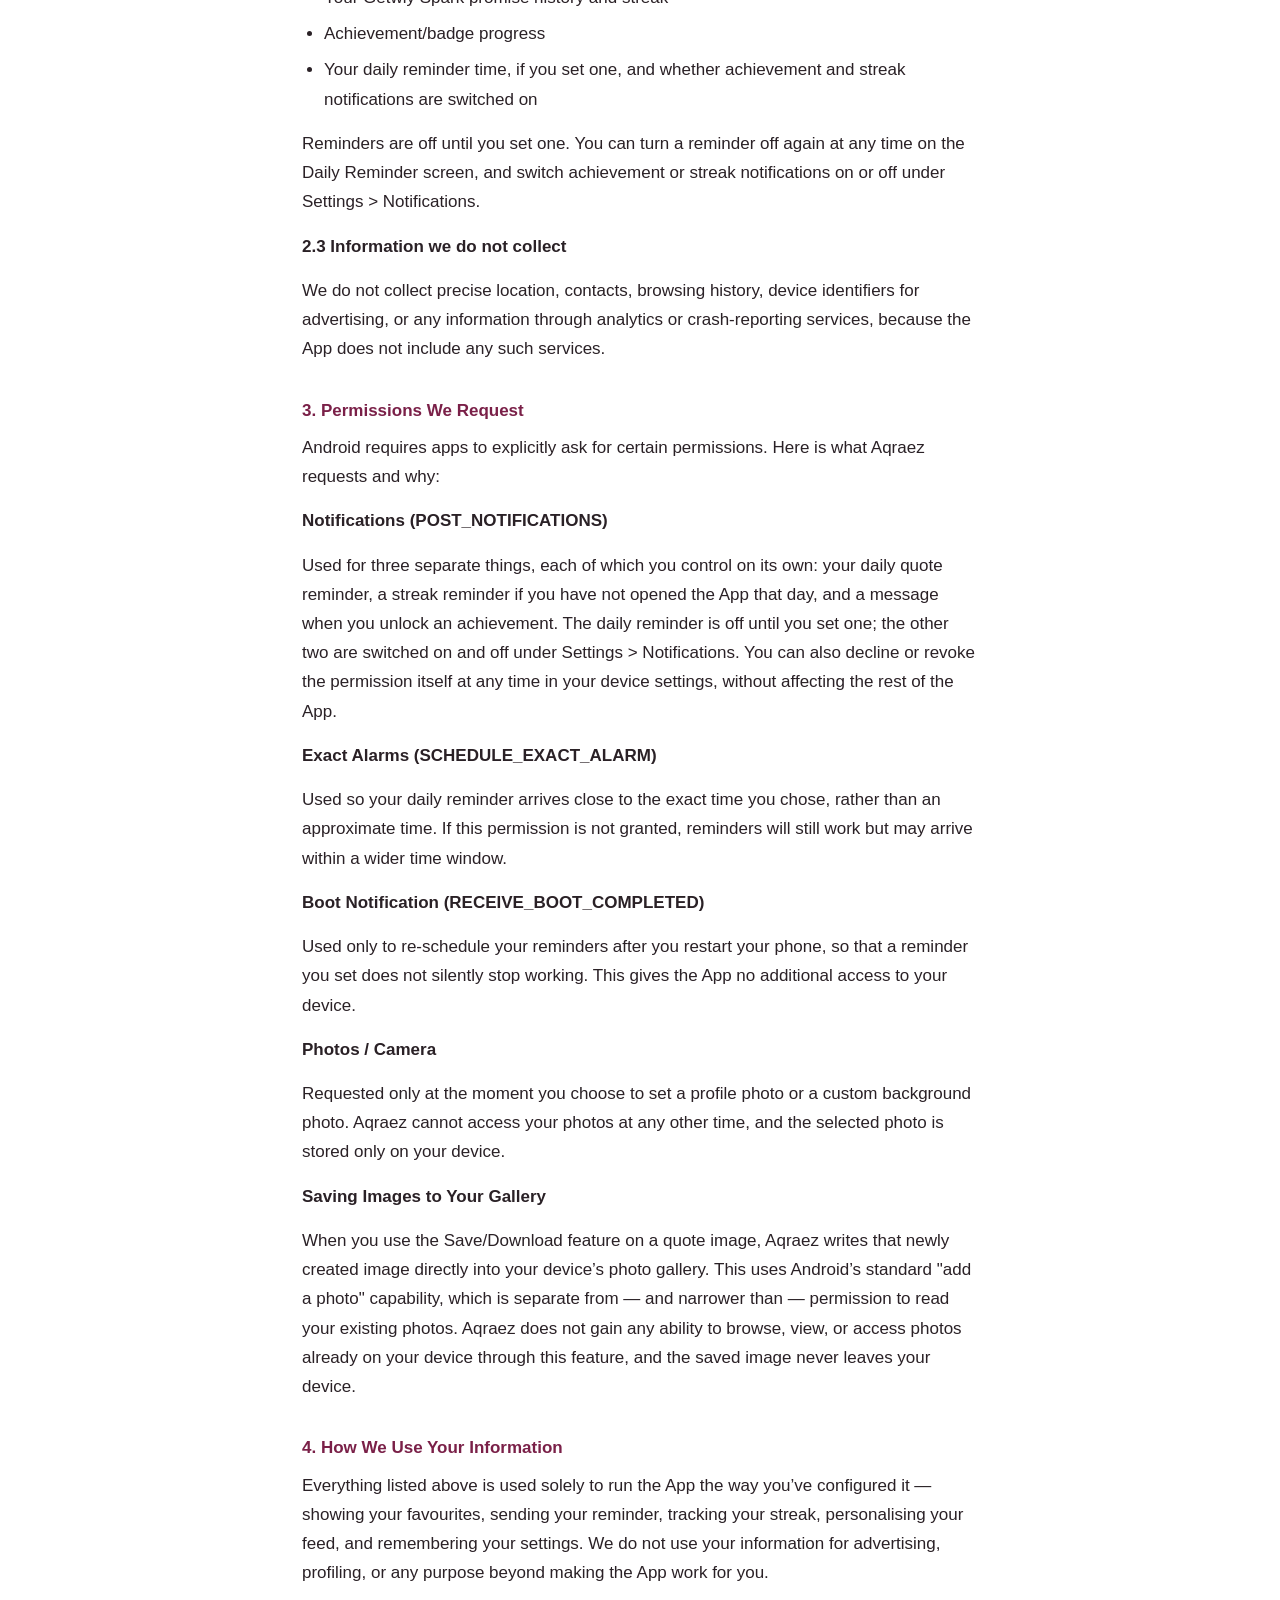
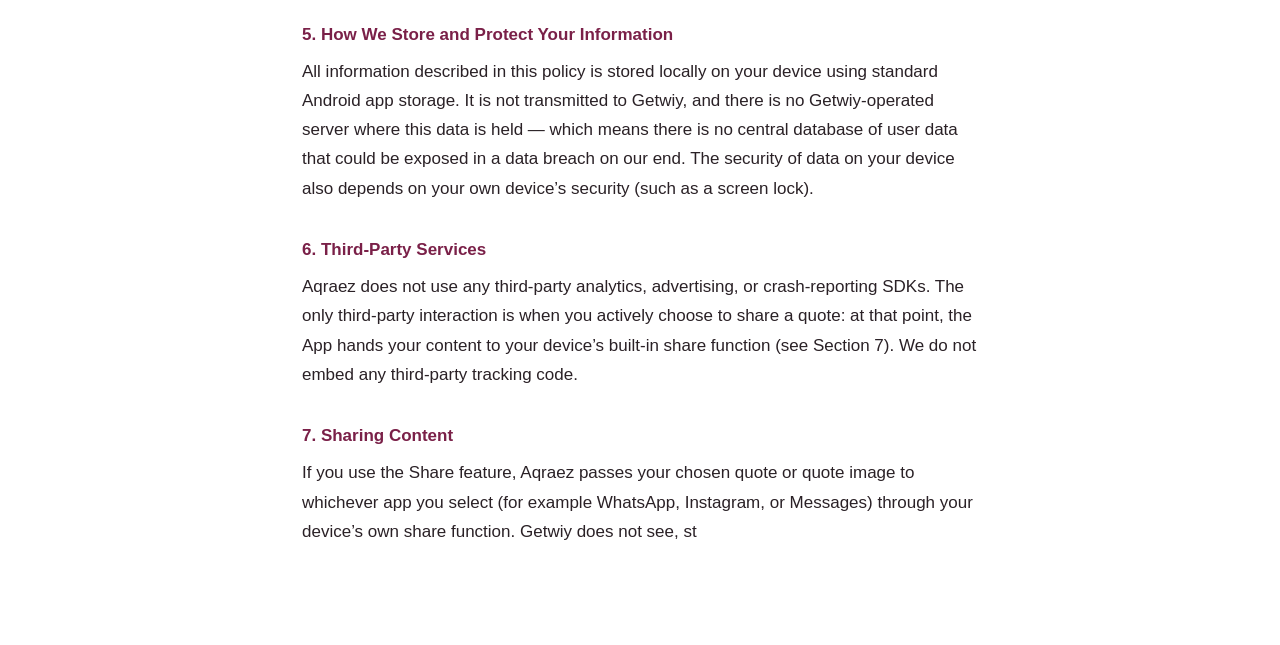
==== commit f0507996: "Update privacy" ====
--- a/aqraez/privacy-policy/index.html
+++ b/aqraez/privacy-policy/index.html
@@ -66,55 +66,151 @@
   .wrap{padding:34px 18px 64px}
   h1{font-size:27px}
 }
+/* --- added: In Short language picker --- */
+.picker{margin:0 0 18px}
+.picker label{
+  display:block; margin:0 0 7px; font-size:12px; letter-spacing:.16em;
+  text-transform:uppercase; color:var(--muted); font-weight:600;
+}
+.picker select{
+  width:100%; max-width:320px; padding:11px 40px 11px 14px;
+  font:inherit; font-size:15.5px; color:var(--ink);
+  background-color:var(--bg1); border:1px solid var(--rule); border-radius:12px;
+  -webkit-appearance:none; appearance:none;
+  background-image:
+    linear-gradient(45deg,transparent 50%,var(--accent) 50%),
+    linear-gradient(135deg,var(--accent) 50%,transparent 50%);
+  background-position:right 19px center,right 13px center;
+  background-size:6px 6px,6px 6px; background-repeat:no-repeat;
+}
+.picker select:focus-visible{outline:2px solid var(--accent); outline-offset:2px}
+.short [data-lang-body] p:last-child{margin-bottom:0}
+.short [hidden]{display:none}
+
+/* --- added: Contents --- */
+.toc{
+  background:var(--card); border:1px solid var(--rule); border-radius:16px;
+  padding:14px 20px; margin:0 0 28px;
+}
+.toc summary{
+  cursor:pointer; font-size:12px; letter-spacing:.18em; text-transform:uppercase;
+  color:var(--accent); font-weight:600;
+}
+.toc summary:focus-visible{outline:2px solid var(--accent); outline-offset:3px}
+.toc ol{margin:14px 0 4px; padding-left:20px; font-size:15.5px; line-height:1.85}
+.toc li{margin:0 0 2px; color:var(--muted)}
+.toc a{color:var(--muted); text-decoration:none}
+.toc a:hover{color:var(--accent); text-decoration:underline}
+h3{scroll-margin-top:16px}
 </style>
 </head>
 <body>
 <main class="wrap">
-<a class="brand" href="../">Getwiy · Aqraez</a>
+<a class="brand" href="../../">Getwiy &middot; Aqraez</a>
 <h1>Privacy Policy — Aqraez</h1>
 <p class="updated"><strong>Last updated:</strong> 31 August 2026</p>
 <hr>
 <h2>In Short</h2>
 <div class="short">
 <p><em>This summary is provided in every language the app supports. The detailed policy below is written in English, which is the authoritative version — if the summary and the detailed policy differ in meaning, the English detailed policy applies.</em></p>
-<p><strong>English:</strong> Aqraez keeps everything on your phone. Your profile, quotes, favourites and streaks stay on your device — this version of the app makes no network requests at all, so there is nothing for us to receive. It shows no ads, uses no tracking, and needs no mandatory account. Uninstalling the app removes everything.</p>
-<p><strong>தமிழ்:</strong> Aqraez உங்கள் தகவல்கள் அனைத்தையும் உங்கள் போனில் மட்டுமே வைத்திருக்கிறது. உங்கள் சுயவிவரம், மேற்கோள்கள், பிடித்தவை, தொடர்கள் — அனைத்தும் உங்கள் சாதனத்திலேயே இருக்கின்றன; இந்தப் பதிப்பு எந்த நெட்வொர்க் இணைப்பையும் பயன்படுத்துவதில்லை, எனவே எங்களுக்கு வந்து சேர எதுவும் இல்லை. விளம்பரங்கள் இல்லை, கண்காணிப்பு இல்லை, கட்டாயக் கணக்கு இல்லை. ஆப்பை நீக்கினால் அனைத்தும் அழிந்துவிடும்.</p>
-<p><strong>हिन्दी:</strong> Aqraez सब कुछ आपके फ़ोन पर ही रखता है। आपकी प्रोफ़ाइल, विचार, पसंदीदा और स्ट्रीक — सब आपके डिवाइस पर ही रहते हैं; यह संस्करण कोई नेटवर्क अनुरोध नहीं करता, इसलिए हम तक पहुँचने के लिए कुछ है ही नहीं। न विज्ञापन, न ट्रैकिंग, न कोई अनिवार्य खाता। ऐप हटाने पर सब कुछ मिट जाता है।</p>
-<p><strong>తెలుగు:</strong> Aqraez అన్నింటినీ మీ ఫోన్‌లోనే ఉంచుతుంది. మీ ప్రొఫైల్, కోట్స్, ఇష్టమైనవి, స్ట్రీక్‌లు — అన్నీ మీ పరికరంలోనే ఉంటాయి; ఈ వెర్షన్ ఎలాంటి నెట్‌వర్క్ అభ్యర్థననూ చేయదు, కాబట్టి మాకు చేరేది ఏదీ లేదు. ప్రకటనలు లేవు, ట్రాకింగ్ లేదు, తప్పనిసరి ఖాతా లేదు. యాప్ తొలగిస్తే అంతా చెరిగిపోతుంది.</p>
-<p><strong>ಕನ್ನಡ:</strong> Aqraez ಎಲ್ಲವನ್ನೂ ನಿಮ್ಮ ಫೋನ್‌ನಲ್ಲೇ ಇರಿಸುತ್ತದೆ. ನಿಮ್ಮ ಪ್ರೊಫೈಲ್, ಉಕ್ತಿಗಳು, ಮೆಚ್ಚಿನವು, ಸ್ಟ್ರೀಕ್‌ಗಳು — ಎಲ್ಲವೂ ನಿಮ್ಮ ಸಾಧನದಲ್ಲೇ ಉಳಿಯುತ್ತವೆ; ಈ ಆವೃತ್ತಿ ಯಾವುದೇ ನೆಟ್‌ವರ್ಕ್ ವಿನಂತಿಯನ್ನೂ ಮಾಡುವುದಿಲ್ಲ, ಆದ್ದರಿಂದ ನಮಗೆ ತಲುಪುವಂತಹದ್ದು ಏನೂ ಇಲ್ಲ. ಜಾಹೀರಾತು ಇಲ್ಲ, ಟ್ರ್ಯಾಕಿಂಗ್ ಇಲ್ಲ, ಕಡ್ಡಾಯ ಖಾತೆ ಇಲ್ಲ. ಆಪ್ ತೆಗೆದುಹಾಕಿದರೆ ಎಲ್ಲವೂ ಅಳಿಸಿಹೋಗುತ್ತದೆ.</p>
-<p><strong>മലയാളം:</strong> Aqraez എല്ലാം നിങ്ങളുടെ ഫോണിൽ തന്നെ സൂക്ഷിക്കുന്നു. നിങ്ങളുടെ പ്രൊഫൈൽ, ഉദ്ധരണികൾ, പ്രിയപ്പെട്ടവ, സ്ട്രീക്കുകൾ — എല്ലാം നിങ്ങളുടെ ഉപകരണത്തിൽ തന്നെ നിലനിൽക്കുന്നു; ഈ പതിപ്പ് ഒരു നെറ്റ്‌വർക്ക് അഭ്യർത്ഥനയും നടത്തുന്നില്ല, അതിനാൽ ഞങ്ങൾക്ക് ലഭിക്കാൻ ഒന്നുമില്ല. പരസ്യങ്ങളില്ല, ട്രാക്കിംഗ് ഇല്ല, നിർബന്ധിത അക്കൗണ്ട് ഇല്ല. ആപ്പ് നീക്കം ചെയ്താൽ എല്ലാം മായ്ക്കപ്പെടും.</p>
-<p><strong>বাংলা:</strong> Aqraez সবকিছু আপনার ফোনেই রাখে। আপনার প্রোফাইল, উক্তি, প্রিয় এবং স্ট্রিক — সবই আপনার ডিভাইসেই থাকে; এই সংস্করণ কোনো নেটওয়ার্ক অনুরোধ করে না, তাই আমাদের কাছে পৌঁছানোর মতো কিছুই নেই। কোনো বিজ্ঞাপন নেই, ট্র্যাকিং নেই, বাধ্যতামূলক অ্যাকাউন্ট নেই। অ্যাপ মুছে ফেললে সবকিছু মুছে যায়।</p>
-<p><strong>অসমীয়া:</strong> Aqraez য়ে সকলো কেৱল আপোনাৰ ফোনতহে ৰাখে। আপোনাৰ প্ৰ’ফাইল, কথাবোৰ, পচন্দৰ আৰু ধাৰাবাহিকতা — সকলো আপোনাৰ ডিভাইচতেই থাকে; এই সংস্কৰণে কোনো নেটৱৰ্ক অনুৰোধ নকৰে, সেয়েহে আমাৰ ওচৰলৈ অহাৰ দৰে একোৱেই নাই। কোনো বিজ্ঞাপন নাই, কোনো ট্ৰেকিং নাই, বাধ্যতামূলক একাউণ্ট নাই। যদি আপুনি এপটো আনইনষ্টল কৰে, সকলো মচি যায়।</p>
-<p><strong>ગુજરાતી:</strong> Aqraez બધું ફક્ત તમારા ફોનમાં જ રાખે છે. તમારી પ્રોફાઇલ, વિચારો, મનપસંદ અને સિલસિલા — બધું તમારા ડિવાઇસ પર જ રહે છે; આ સંસ્કરણ કોઈ નેટવર્ક વિનંતી કરતું નથી, તેથી અમારા સુધી પહોંચે એવું કશું જ નથી. કોઈ જાહેરાત નથી, કોઈ ટ્રેકિંગ નથી, ફરજિયાત ખાતું નથી. જો તમે એપ કાઢી નાખો, તો બધું જ ભૂંસાઈ જાય છે.</p>
-<p><strong>ਪੰਜਾਬੀ:</strong> Aqraez ਸਭ ਕੁਝ ਸਿਰਫ਼ ਤੁਹਾਡੇ ਫੋਨ 'ਤੇ ਰੱਖਦਾ ਹੈ। ਤੁਹਾਡਾ ਪ੍ਰੋਫਾਈਲ, ਵਿਚਾਰ, ਪਸੰਦੀਦਾ ਅਤੇ ਲੜੀਆਂ ਸਭ ਤੁਹਾਡੇ ਡਿਵਾਈਸ 'ਤੇ ਹੀ ਰਹਿੰਦੀਆਂ ਹਨ; ਇਹ ਵਰਜ਼ਨ ਕੋਈ ਵੀ ਨੈੱਟਵਰਕ ਬੇਨਤੀ ਨਹੀਂ ਕਰਦਾ, ਇਸ ਲਈ ਸਾਡੇ ਤੱਕ ਪਹੁੰਚਣ ਵਾਲਾ ਕੁਝ ਵੀ ਨਹੀਂ ਹੈ। ਕੋਈ ਇਸ਼ਤਿਹਾਰ ਨਹੀਂ, ਕੋਈ ਟਰੈਕਿੰਗ ਨਹੀਂ, ਕੋਈ ਲਾਜ਼ਮੀ ਖਾਤਾ ਨਹੀਂ। ਜੇ ਤੁਸੀਂ ਐਪ ਹਟਾ ਦਿੰਦੇ ਹੋ, ਤਾਂ ਸਭ ਕੁਝ ਮਿਟ ਜਾਂਦਾ ਹੈ।</p>
-<p><strong>मराठी:</strong> Aqraez सर्व काही तुमच्याच फोनवर ठेवते. तुमचे प्रोफाइल, सुविचार, आवडते आणि सलग दिवस — सर्व तुमच्याच उपकरणावर राहतात; ही आवृत्ती कोणतीही नेटवर्क विनंती करत नाही, त्यामुळे आमच्यापर्यंत पोहोचण्यासारखे काहीच नाही. जाहिराती दाखवत नाही, ट्रॅकिंग करत नाही आणि सक्तीचे खातेही मागत नाही. ॲप काढून टाकल्यास सर्व काही निघून जाते.</p>
-<p><strong>Español:</strong> Aqraez guarda todo en tu teléfono. Tu perfil, tus frases, tus favoritos y tus rachas se quedan en tu dispositivo: esta versión de la app no hace ninguna conexión de red, así que no hay nada que podamos recibir. No muestra anuncios, no usa seguimiento y no exige ninguna cuenta. Si desinstalas la app, todo desaparece.</p>
-<p><strong>Français:</strong> Aqraez garde tout sur votre téléphone. Votre profil, vos citations, vos favoris et vos séries restent sur votre appareil : cette version de l'application n'effectue aucune requête réseau, il n'y a donc rien que nous puissions recevoir. Pas de publicité, pas de suivi, aucun compte obligatoire. Si vous désinstallez l'application, tout disparaît.</p>
-<p><strong>Português:</strong> O Aqraez guarda tudo no seu celular. Seu perfil, suas frases, suas favoritas e suas sequências ficam no seu dispositivo: esta versão do app não faz nenhuma requisição de rede, então não há nada que possamos receber. Não exibe anúncios, não usa rastreamento e não exige conta. Se você desinstalar o app, tudo é apagado.</p>
-<p><strong>Deutsch:</strong> Aqraez behält alles auf deinem Telefon. Dein Profil, deine Zitate, deine Favoriten und deine Serien bleiben auf deinem Gerät: Diese Version der App stellt keinerlei Netzwerkanfragen, es gibt also nichts, was bei uns ankommen könnte. Sie zeigt keine Werbung, nutzt kein Tracking und verlangt kein Pflichtkonto. Wenn du die App deinstallierst, ist alles weg.</p>
-<p><strong>Italiano:</strong> Aqraez conserva tutto solo sul tuo telefono. Il tuo profilo, le citazioni, i preferiti e le serie restano sul tuo dispositivo: questa versione dell'app non effettua alcuna richiesta di rete, quindi non c'è nulla che possa arrivare a noi. Non mostra pubblicità, non usa tracciamento e non richiede alcun account obbligatorio. Se disinstalli l'app, tutto scompare.</p>
-<p><strong>Türkçe:</strong> Aqraez her şeyi yalnızca telefonunda saklar. Profilin, sözlerin, favorilerin ve serilerin cihazında kalır: bu sürüm hiçbir ağ isteği yapmaz, dolayısıyla bize ulaşan hiçbir şey yoktur. Reklam göstermez, takip yapmaz ve zorunlu hesap istemez. Uygulamayı silersen, her şey kaybolur.</p>
-<p><strong>Bahasa Indonesia:</strong> Aqraez menyimpan semuanya di ponselmu. Profil, kutipan, favorit, dan runtutanmu tetap ada di perangkatmu: versi aplikasi ini tidak melakukan permintaan jaringan apa pun, jadi tidak ada yang bisa sampai ke kami. Aplikasi ini tidak menampilkan iklan, tidak memakai pelacakan, dan tidak mewajibkan akun. Menghapus aplikasi akan menghapus semuanya.</p>
-<p><strong>Русский:</strong> Aqraez хранит всё только на твоём телефоне. Твой профиль, цитаты, избранное и серии остаются на твоём устройстве: эта версия приложения не делает никаких сетевых запросов, поэтому до нас ничего не доходит. Нет рекламы, нет отслеживания, обязательный аккаунт не нужен. Если ты удалишь приложение, всё это исчезнет.</p>
-<p><strong>简体中文:</strong> Aqraez 把所有内容都留在你的手机上。你的资料、语录、收藏和连续记录都保存在你的设备中：此版本不会发起任何网络请求，因此没有任何内容会传到我们这里。应用不显示广告、不进行追踪，也不强制要求账号。卸载应用后，这些内容会全部清除。</p>
-<p><strong>日本語:</strong> Aqraez はすべてをあなたの端末の中だけに保存します。プロフィール、言葉、お気に入り、連続記録はすべて端末内にとどまります。このバージョンはネットワーク通信を一切行わないため、私たちのもとに届くものはありません。広告は表示せず、トラッキングも行わず、アカウントを必須にすることもありません。アプリを削除すれば、すべて消えます。</p>
-<p><strong>한국어:</strong> Aqraez는 모든 것을 당신의 휴대폰에만 보관해요. 프로필, 글귀, 즐겨찾기, 연속 기록은 모두 기기 안에 남아요. 이 버전은 어떤 네트워크 요청도 하지 않기 때문에, 저희에게 전달될 것이 아예 없어요. 광고를 보여주지 않고, 추적도 하지 않으며, 계정을 필수로 요구하지도 않아요. 앱을 삭제하면 모두 사라져요.</p>
+<div class="picker">
+<label for="lang">Read this summary in your language</label>
+<select id="lang" data-lang-picker>
+<option value="en">English</option>
+<option value="ta">தமிழ்</option>
+<option value="hi">हिन्दी</option>
+<option value="te">తెలుగు</option>
+<option value="kn">ಕನ್ನಡ</option>
+<option value="ml">മലയാളം</option>
+<option value="bn">বাংলা</option>
+<option value="as">অসমীয়া</option>
+<option value="gu">ગુજરાતી</option>
+<option value="pa">ਪੰਜਾਬੀ</option>
+<option value="mr">मराठी</option>
+<option value="es">Español</option>
+<option value="fr">Français</option>
+<option value="pt">Português</option>
+<option value="de">Deutsch</option>
+<option value="it">Italiano</option>
+<option value="tr">Türkçe</option>
+<option value="id">Bahasa Indonesia</option>
+<option value="ru">Русский</option>
+<option value="zh-CN">简体中文</option>
+<option value="ja">日本語</option>
+<option value="ko">한국어</option>
+</select>
+</div>
+<div data-lang-body>
+<p lang="en" data-lang="en"><strong>English:</strong> Aqraez keeps everything on your phone. Your profile, quotes, favourites and streaks stay on your device — this version of the app makes no network requests at all, so there is nothing for us to receive. It shows no ads, uses no tracking, and needs no mandatory account. Uninstalling the app removes everything.</p>
+<p lang="ta" data-lang="ta"><strong>தமிழ்:</strong> Aqraez உங்கள் தகவல்கள் அனைத்தையும் உங்கள் போனில் மட்டுமே வைத்திருக்கிறது. உங்கள் சுயவிவரம், மேற்கோள்கள், பிடித்தவை, தொடர்கள் — அனைத்தும் உங்கள் சாதனத்திலேயே இருக்கின்றன; இந்தப் பதிப்பு எந்த நெட்வொர்க் இணைப்பையும் பயன்படுத்துவதில்லை, எனவே எங்களுக்கு வந்து சேர எதுவும் இல்லை. விளம்பரங்கள் இல்லை, கண்காணிப்பு இல்லை, கட்டாயக் கணக்கு இல்லை. ஆப்பை நீக்கினால் அனைத்தும் அழிந்துவிடும்.</p>
+<p lang="hi" data-lang="hi"><strong>हिन्दी:</strong> Aqraez सब कुछ आपके फ़ोन पर ही रखता है। आपकी प्रोफ़ाइल, विचार, पसंदीदा और स्ट्रीक — सब आपके डिवाइस पर ही रहते हैं; यह संस्करण कोई नेटवर्क अनुरोध नहीं करता, इसलिए हम तक पहुँचने के लिए कुछ है ही नहीं। न विज्ञापन, न ट्रैकिंग, न कोई अनिवार्य खाता। ऐप हटाने पर सब कुछ मिट जाता है।</p>
+<p lang="te" data-lang="te"><strong>తెలుగు:</strong> Aqraez అన్నింటినీ మీ ఫోన్‌లోనే ఉంచుతుంది. మీ ప్రొఫైల్, కోట్స్, ఇష్టమైనవి, స్ట్రీక్‌లు — అన్నీ మీ పరికరంలోనే ఉంటాయి; ఈ వెర్షన్ ఎలాంటి నెట్‌వర్క్ అభ్యర్థననూ చేయదు, కాబట్టి మాకు చేరేది ఏదీ లేదు. ప్రకటనలు లేవు, ట్రాకింగ్ లేదు, తప్పనిసరి ఖాతా లేదు. యాప్ తొలగిస్తే అంతా చెరిగిపోతుంది.</p>
+<p lang="kn" data-lang="kn"><strong>ಕನ್ನಡ:</strong> Aqraez ಎಲ್ಲವನ್ನೂ ನಿಮ್ಮ ಫೋನ್‌ನಲ್ಲೇ ಇರಿಸುತ್ತದೆ. ನಿಮ್ಮ ಪ್ರೊಫೈಲ್, ಉಕ್ತಿಗಳು, ಮೆಚ್ಚಿನವು, ಸ್ಟ್ರೀಕ್‌ಗಳು — ಎಲ್ಲವೂ ನಿಮ್ಮ ಸಾಧನದಲ್ಲೇ ಉಳಿಯುತ್ತವೆ; ಈ ಆವೃತ್ತಿ ಯಾವುದೇ ನೆಟ್‌ವರ್ಕ್ ವಿನಂತಿಯನ್ನೂ ಮಾಡುವುದಿಲ್ಲ, ಆದ್ದರಿಂದ ನಮಗೆ ತಲುಪುವಂತಹದ್ದು ಏನೂ ಇಲ್ಲ. ಜಾಹೀರಾತು ಇಲ್ಲ, ಟ್ರ್ಯಾಕಿಂಗ್ ಇಲ್ಲ, ಕಡ್ಡಾಯ ಖಾತೆ ಇಲ್ಲ. ಆಪ್ ತೆಗೆದುಹಾಕಿದರೆ ಎಲ್ಲವೂ ಅಳಿಸಿಹೋಗುತ್ತದೆ.</p>
+<p lang="ml" data-lang="ml"><strong>മലയാളം:</strong> Aqraez എല്ലാം നിങ്ങളുടെ ഫോണിൽ തന്നെ സൂക്ഷിക്കുന്നു. നിങ്ങളുടെ പ്രൊഫൈൽ, ഉദ്ധരണികൾ, പ്രിയപ്പെട്ടവ, സ്ട്രീക്കുകൾ — എല്ലാം നിങ്ങളുടെ ഉപകരണത്തിൽ തന്നെ നിലനിൽക്കുന്നു; ഈ പതിപ്പ് ഒരു നെറ്റ്‌വർക്ക് അഭ്യർത്ഥനയും നടത്തുന്നില്ല, അതിനാൽ ഞങ്ങൾക്ക് ലഭിക്കാൻ ഒന്നുമില്ല. പരസ്യങ്ങളില്ല, ട്രാക്കിംഗ് ഇല്ല, നിർബന്ധിത അക്കൗണ്ട് ഇല്ല. ആപ്പ് നീക്കം ചെയ്താൽ എല്ലാം മായ്ക്കപ്പെടും.</p>
+<p lang="bn" data-lang="bn"><strong>বাংলা:</strong> Aqraez সবকিছু আপনার ফোনেই রাখে। আপনার প্রোফাইল, উক্তি, প্রিয় এবং স্ট্রিক — সবই আপনার ডিভাইসেই থাকে; এই সংস্করণ কোনো নেটওয়ার্ক অনুরোধ করে না, তাই আমাদের কাছে পৌঁছানোর মতো কিছুই নেই। কোনো বিজ্ঞাপন নেই, ট্র্যাকিং নেই, বাধ্যতামূলক অ্যাকাউন্ট নেই। অ্যাপ মুছে ফেললে সবকিছু মুছে যায়।</p>
+<p lang="as" data-lang="as"><strong>অসমীয়া:</strong> Aqraez য়ে সকলো কেৱল আপোনাৰ ফোনতহে ৰাখে। আপোনাৰ প্ৰ’ফাইল, কথাবোৰ, পচন্দৰ আৰু ধাৰাবাহিকতা — সকলো আপোনাৰ ডিভাইচতেই থাকে; এই সংস্কৰণে কোনো নেটৱৰ্ক অনুৰোধ নকৰে, সেয়েহে আমাৰ ওচৰলৈ অহাৰ দৰে একোৱেই নাই। কোনো বিজ্ঞাপন নাই, কোনো ট্ৰেকিং নাই, বাধ্যতামূলক একাউণ্ট নাই। যদি আপুনি এপটো আনইনষ্টল কৰে, সকলো মচি যায়।</p>
+<p lang="gu" data-lang="gu"><strong>ગુજરાતી:</strong> Aqraez બધું ફક્ત તમારા ફોનમાં જ રાખે છે. તમારી પ્રોફાઇલ, વિચારો, મનપસંદ અને સિલસિલા — બધું તમારા ડિવાઇસ પર જ રહે છે; આ સંસ્કરણ કોઈ નેટવર્ક વિનંતી કરતું નથી, તેથી અમારા સુધી પહોંચે એવું કશું જ નથી. કોઈ જાહેરાત નથી, કોઈ ટ્રેકિંગ નથી, ફરજિયાત ખાતું નથી. જો તમે એપ કાઢી નાખો, તો બધું જ ભૂંસાઈ જાય છે.</p>
+<p lang="pa" data-lang="pa"><strong>ਪੰਜਾਬੀ:</strong> Aqraez ਸਭ ਕੁਝ ਸਿਰਫ਼ ਤੁਹਾਡੇ ਫੋਨ 'ਤੇ ਰੱਖਦਾ ਹੈ। ਤੁਹਾਡਾ ਪ੍ਰੋਫਾਈਲ, ਵਿਚਾਰ, ਪਸੰਦੀਦਾ ਅਤੇ ਲੜੀਆਂ ਸਭ ਤੁਹਾਡੇ ਡਿਵਾਈਸ 'ਤੇ ਹੀ ਰਹਿੰਦੀਆਂ ਹਨ; ਇਹ ਵਰਜ਼ਨ ਕੋਈ ਵੀ ਨੈੱਟਵਰਕ ਬੇਨਤੀ ਨਹੀਂ ਕਰਦਾ, ਇਸ ਲਈ ਸਾਡੇ ਤੱਕ ਪਹੁੰਚਣ ਵਾਲਾ ਕੁਝ ਵੀ ਨਹੀਂ ਹੈ। ਕੋਈ ਇਸ਼ਤਿਹਾਰ ਨਹੀਂ, ਕੋਈ ਟਰੈਕਿੰਗ ਨਹੀਂ, ਕੋਈ ਲਾਜ਼ਮੀ ਖਾਤਾ ਨਹੀਂ। ਜੇ ਤੁਸੀਂ ਐਪ ਹਟਾ ਦਿੰਦੇ ਹੋ, ਤਾਂ ਸਭ ਕੁਝ ਮਿਟ ਜਾਂਦਾ ਹੈ।</p>
+<p lang="mr" data-lang="mr"><strong>मराठी:</strong> Aqraez सर्व काही तुमच्याच फोनवर ठेवते. तुमचे प्रोफाइल, सुविचार, आवडते आणि सलग दिवस — सर्व तुमच्याच उपकरणावर राहतात; ही आवृत्ती कोणतीही नेटवर्क विनंती करत नाही, त्यामुळे आमच्यापर्यंत पोहोचण्यासारखे काहीच नाही. जाहिराती दाखवत नाही, ट्रॅकिंग करत नाही आणि सक्तीचे खातेही मागत नाही. ॲप काढून टाकल्यास सर्व काही निघून जाते.</p>
+<p lang="es" data-lang="es"><strong>Español:</strong> Aqraez guarda todo en tu teléfono. Tu perfil, tus frases, tus favoritos y tus rachas se quedan en tu dispositivo: esta versión de la app no hace ninguna conexión de red, así que no hay nada que podamos recibir. No muestra anuncios, no usa seguimiento y no exige ninguna cuenta. Si desinstalas la app, todo desaparece.</p>
+<p lang="fr" data-lang="fr"><strong>Français:</strong> Aqraez garde tout sur votre téléphone. Votre profil, vos citations, vos favoris et vos séries restent sur votre appareil : cette version de l'application n'effectue aucune requête réseau, il n'y a donc rien que nous puissions recevoir. Pas de publicité, pas de suivi, aucun compte obligatoire. Si vous désinstallez l'application, tout disparaît.</p>
+<p lang="pt" data-lang="pt"><strong>Português:</strong> O Aqraez guarda tudo no seu celular. Seu perfil, suas frases, suas favoritas e suas sequências ficam no seu dispositivo: esta versão do app não faz nenhuma requisição de rede, então não há nada que possamos receber. Não exibe anúncios, não usa rastreamento e não exige conta. Se você desinstalar o app, tudo é apagado.</p>
+<p lang="de" data-lang="de"><strong>Deutsch:</strong> Aqraez behält alles auf deinem Telefon. Dein Profil, deine Zitate, deine Favoriten und deine Serien bleiben auf deinem Gerät: Diese Version der App stellt keinerlei Netzwerkanfragen, es gibt also nichts, was bei uns ankommen könnte. Sie zeigt keine Werbung, nutzt kein Tracking und verlangt kein Pflichtkonto. Wenn du die App deinstallierst, ist alles weg.</p>
+<p lang="it" data-lang="it"><strong>Italiano:</strong> Aqraez conserva tutto solo sul tuo telefono. Il tuo profilo, le citazioni, i preferiti e le serie restano sul tuo dispositivo: questa versione dell'app non effettua alcuna richiesta di rete, quindi non c'è nulla che possa arrivare a noi. Non mostra pubblicità, non usa tracciamento e non richiede alcun account obbligatorio. Se disinstalli l'app, tutto scompare.</p>
+<p lang="tr" data-lang="tr"><strong>Türkçe:</strong> Aqraez her şeyi yalnızca telefonunda saklar. Profilin, sözlerin, favorilerin ve serilerin cihazında kalır: bu sürüm hiçbir ağ isteği yapmaz, dolayısıyla bize ulaşan hiçbir şey yoktur. Reklam göstermez, takip yapmaz ve zorunlu hesap istemez. Uygulamayı silersen, her şey kaybolur.</p>
+<p lang="id" data-lang="id"><strong>Bahasa Indonesia:</strong> Aqraez menyimpan semuanya di ponselmu. Profil, kutipan, favorit, dan runtutanmu tetap ada di perangkatmu: versi aplikasi ini tidak melakukan permintaan jaringan apa pun, jadi tidak ada yang bisa sampai ke kami. Aplikasi ini tidak menampilkan iklan, tidak memakai pelacakan, dan tidak mewajibkan akun. Menghapus aplikasi akan menghapus semuanya.</p>
+<p lang="ru" data-lang="ru"><strong>Русский:</strong> Aqraez хранит всё только на твоём телефоне. Твой профиль, цитаты, избранное и серии остаются на твоём устройстве: эта версия приложения не делает никаких сетевых запросов, поэтому до нас ничего не доходит. Нет рекламы, нет отслеживания, обязательный аккаунт не нужен. Если ты удалишь приложение, всё это исчезнет.</p>
+<p lang="zh-CN" data-lang="zh-CN"><strong>简体中文:</strong> Aqraez 把所有内容都留在你的手机上。你的资料、语录、收藏和连续记录都保存在你的设备中：此版本不会发起任何网络请求，因此没有任何内容会传到我们这里。应用不显示广告、不进行追踪，也不强制要求账号。卸载应用后，这些内容会全部清除。</p>
+<p lang="ja" data-lang="ja"><strong>日本語:</strong> Aqraez はすべてをあなたの端末の中だけに保存します。プロフィール、言葉、お気に入り、連続記録はすべて端末内にとどまります。このバージョンはネットワーク通信を一切行わないため、私たちのもとに届くものはありません。広告は表示せず、トラッキングも行わず、アカウントを必須にすることもありません。アプリを削除すれば、すべて消えます。</p>
+<p lang="ko" data-lang="ko"><strong>한국어:</strong> Aqraez는 모든 것을 당신의 휴대폰에만 보관해요. 프로필, 글귀, 즐겨찾기, 연속 기록은 모두 기기 안에 남아요. 이 버전은 어떤 네트워크 요청도 하지 않기 때문에, 저희에게 전달될 것이 아예 없어요. 광고를 보여주지 않고, 추적도 하지 않으며, 계정을 필수로 요구하지도 않아요. 앱을 삭제하면 모두 사라져요.</p>
+</div>
 </div>
 <hr>
 <h2>Full Privacy Policy (English — authoritative version)</h2>
+<details class="toc">
+<summary>Contents</summary>
+<ol>
+<li><a href="#section-1">Overview</a></li>
+<li><a href="#section-2">Information We Collect</a></li>
+<li><a href="#section-3">Permissions We Request</a></li>
+<li><a href="#section-4">How We Use Your Information</a></li>
+<li><a href="#section-5">How We Store and Protect Your Information</a></li>
+<li><a href="#section-6">Third-Party Services</a></li>
+<li><a href="#section-7">Sharing Content</a></li>
+<li><a href="#section-8">Notifications</a></li>
+<li><a href="#section-9">Your Rights and Choices</a></li>
+<li><a href="#section-10">Data Retention</a></li>
+<li><a href="#section-11">International Users</a></li>
+<li><a href="#section-12">Children’s Privacy</a></li>
+<li><a href="#section-13">Changes to This Policy</a></li>
+<li><a href="#section-14">Governing Law</a></li>
+<li><a href="#section-15">Contact Us</a></li>
+</ol>
+</details>
 <p>This Privacy Policy explains how Aqraez ("the App", "we", "us"), developed under the name Getwiy, handles information when you use it. Please read this policy carefully. By using Aqraez, you agree to the practices described here.</p>
-<h3>1. Overview</h3>
+<h3 id="section-1">1. Overview</h3>
 <p>Aqraez is designed to function entirely on your own device. It does not require you to create an account or sign in, and this version of the App makes no network requests of any kind — not for content, not for fonts, not for analytics. Every quote, font and image it uses is bundled inside the App itself. We operate no servers that store your personal data, and we integrate no analytics, advertising or tracking SDKs into the App.</p>
-<h3>2. Information We Collect</h3>
+<h3 id="section-2">2. Information We Collect</h3>
 <p><strong>2.1 Information you provide directly</strong></p>
-<ul><li>Profile details: your name, your age, gender, favourite authors, and preferred quote categories, entered during setup or in your Profile</li><li>A profile photo or custom theme photo, only if you choose to select one</li><li>Quotes you write yourself within the App</li><li>Your language, theme, and app icon preferences</li></ul>
+<ul>
+<li>Profile details: your name, your age, gender, favourite authors, and preferred quote categories, entered during setup or in your Profile</li>
+<li>A profile photo or custom theme photo, only if you choose to select one</li>
+<li>Quotes you write yourself within the App</li>
+<li>Your language, theme, and app icon preferences</li>
+</ul>
 <p>Every setup step that asks for information can be skipped. If you skip a step, nothing from it is stored. You can also change or clear any of these later from Settings.</p>
 <p><strong>2.2 Information generated by using the App</strong></p>
-<ul><li>Quotes you mark as favourites</li><li>Your daily usage streak and the dates you opened the App</li><li>Your Getwiy Spark promise history and streak</li><li>Achievement/badge progress</li><li>Your daily reminder time, if you set one, and whether achievement and streak notifications are switched on</li></ul>
+<ul>
+<li>Quotes you mark as favourites</li>
+<li>Your daily usage streak and the dates you opened the App</li>
+<li>Your Getwiy Spark promise history and streak</li>
+<li>Achievement/badge progress</li>
+<li>Your daily reminder time, if you set one, and whether achievement and streak notifications are switched on</li>
+</ul>
 <p>Reminders are off until you set one. You can turn a reminder off again at any time on the Daily Reminder screen, and switch achievement or streak notifications on or off under Settings &gt; Notifications.</p>
 <p><strong>2.3 Information we do not collect</strong></p>
 <p>We do not collect precise location, contacts, browsing history, device identifiers for advertising, or any information through analytics or crash-reporting services, because the App does not include any such services.</p>
-<h3>3. Permissions We Request</h3>
+<h3 id="section-3">3. Permissions We Request</h3>
 <p>Android requires apps to explicitly ask for certain permissions. Here is what Aqraez requests and why:</p>
 <p><strong>Notifications (POST_NOTIFICATIONS)</strong></p>
 <p>Used for three separate things, each of which you control on its own: your daily quote reminder, a streak reminder if you have not opened the App that day, and a message when you unlock an achievement. The daily reminder is off until you set one; the other two are switched on and off under Settings &gt; Notifications. You can also decline or revoke the permission itself at any time in your device settings, without affecting the rest of the App.</p>
@@ -126,35 +222,11 @@
 <p>Requested only at the moment you choose to set a profile photo or a custom background photo. Aqraez cannot access your photos at any other time, and the selected photo is stored only on your device.</p>
 <p><strong>Saving Images to Your Gallery</strong></p>
 <p>When you use the Save/Download feature on a quote image, Aqraez writes that newly created image directly into your device’s photo gallery. This uses Android’s standard "add a photo" capability, which is separate from — and narrower than — permission to read your existing photos. Aqraez does not gain any ability to browse, view, or access photos already on your device through this feature, and the saved image never leaves your device.</p>
-<h3>4. How We Use Your Information</h3>
+<h3 id="section-4">4. How We Use Your Information</h3>
 <p>Everything listed above is used solely to run the App the way you’ve configured it — showing your favourites, sending your reminder, tracking your streak, personalising your feed, and remembering your settings. We do not use your information for advertising, profiling, or any purpose beyond making the App work for you.</p>
-<h3>5. How We Store and Protect Your Information</h3>
+<h3 id="section-5">5. How We Store and Protect Your Information</h3>
 <p>All information described in this policy is stored locally on your device using standard Android app storage. It is not transmitted to Getwiy, and there is no Getwiy-operated server where this data is held — which means there is no central database of user data that could be exposed in a data breach on our end. The security of data on your device also depends on your own device’s security (such as a screen lock).</p>
-<h3>6. Third-Party Services</h3>
+<h3 id="section-6">6. Third-Party Services</h3>
 <p>Aqraez does not use any third-party analytics, advertising, or crash-reporting SDKs. The only third-party interaction is when you actively choose to share a quote: at that point, the App hands your content to your device’s built-in share function (see Section 7). We do not embed any third-party tracking code.</p>
-<h3>7. Sharing Content</h3>
-<p>If you use the Share feature, Aqraez passes your chosen quote or quote image to whichever app you select (for example WhatsApp, Instagram, or Messages) through your device’s own share function. Getwiy does not see, store, or have access to what you share or who you share it with — that exchange happens directly between your device and the app you chose.</p>
-<h3>8. Notifications</h3>
-<p>Your daily reminder and achievement notifications are scheduled and shown directly by your device’s operating system. They are not sent from, or logged by, any server.</p>
-<h3>9. Your Rights and Choices</h3>
-<p>Because your information is stored only on your device, you are always in direct control of it:</p>
-<p>• Access: you can view everything you’ve entered directly within the App at any time • Correction: you can edit your profile, quotes, and preferences at any time in Settings • Deletion: uninstalling the App permanently deletes all locally stored data described in this policy • Permissions: you can review or revoke any permission (notifications, photos, etc.) at any time in your device’s App Settings</p>
-<h3>10. Data Retention</h3>
-<p>Since data is stored only on your device, it remains there for as long as the App is installed, and is removed automatically when you uninstall the App or clear its data through your device Settings.</p>
-<h3>11. International Users</h3>
-<p>Aqraez is available worldwide. For data protection laws that require a named data controller — including the EU/EEA General Data Protection Regulation (GDPR), the UK GDPR, and India's Digital Personal Data Protection Act — that controller is Getwiy, the developer identified at the end of this policy. In practice, because the App transmits nothing off your device, we do not receive, store or process your personal data on any server, and there is no cross-border transfer of it by us. If you are in the European Economic Area, the United Kingdom, California, Brazil, or any other region with specific data protection rules, the rights those laws give you — access, correction, deletion, portability — are exercised directly on your own device, as described in Section 9, because that is the only place your data exists.</p>
-<h3>12. Children’s Privacy</h3>
-<p>Aqraez is intended for a general audience and is not directed at children. We do not knowingly collect information from children under 13 (the threshold under the United States' COPPA), nor from children under the age set by local law where that age is higher — in parts of the European Economic Area it is 16. Because the App stores everything locally and sends nothing to us, we hold no information about any user, child or adult. If you are a parent or guardian and believe a child has entered information into the App, uninstalling it removes everything stored locally; you are also welcome to contact us and we will help.</p>
-<h3>13. Changes to This Policy</h3>
-<p>We may update this Privacy Policy as the App evolves — for example, if a future version adds optional account or cloud-sync features, this policy will be updated accordingly before that feature is released, and the date at the top will change.</p>
-<h3>14. Governing Law</h3>
-<p>This Privacy Policy is governed by the laws of India, without regard to conflict-of-law principles, unless otherwise required by the laws of your country of residence.</p>
-<h3>15. Contact Us</h3>
-<p>If you have any questions about this Privacy Policy or how Aqraez handles information, contact us at: getwiy@gmail.com</p>
-<footer>
-<p>Aqraez is made by Getwiy. Questions: <a href="mailto:getwiy@gmail.com">getwiy@gmail.com</a></p>
-<p><a href="../">Back to Getwiy</a></p>
-</footer>
-</main>
-</body>
-</html>
+<h3 id="section-7">7. Sharing Content</h3>
+<p>If you use the Share feature, Aqraez passes your chosen quote or quote image to whichever app you select (for example WhatsApp, Instagram, or Messages) through your device’s own share function. Getwiy does not see, st
